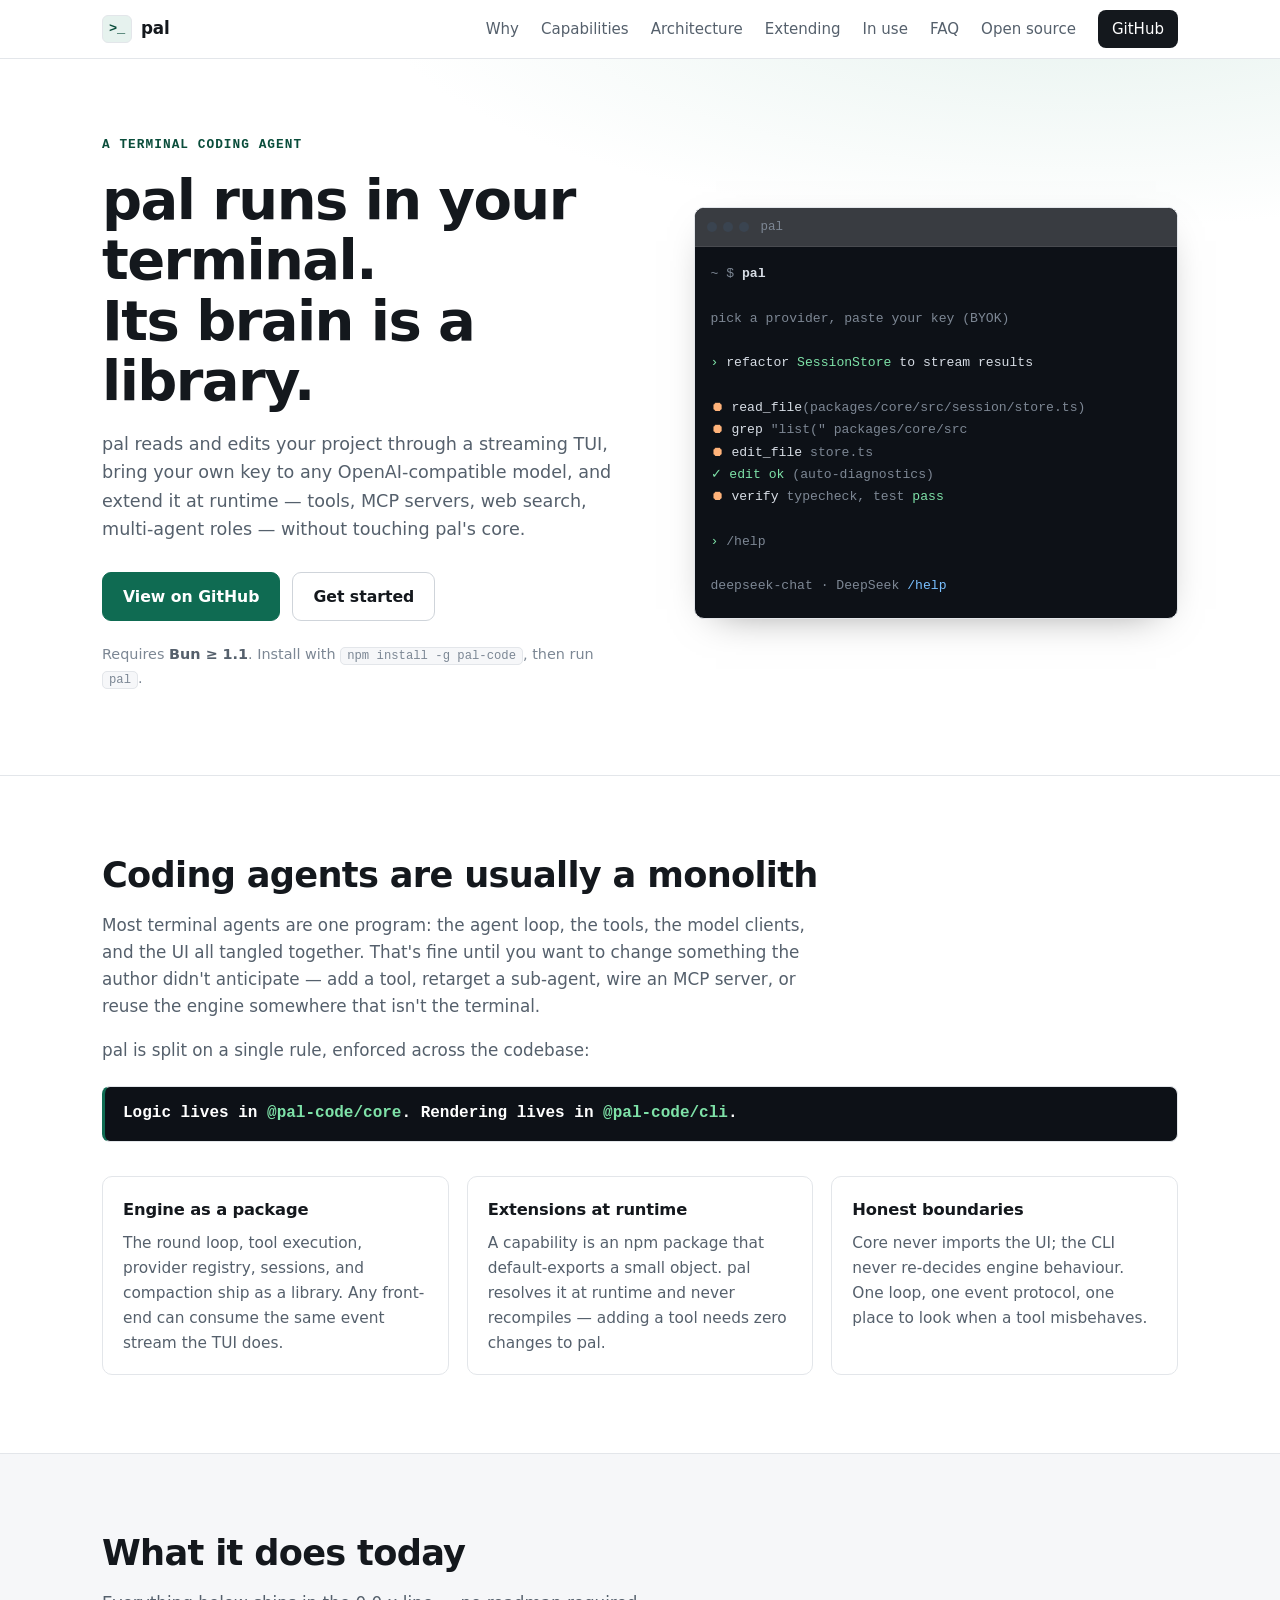
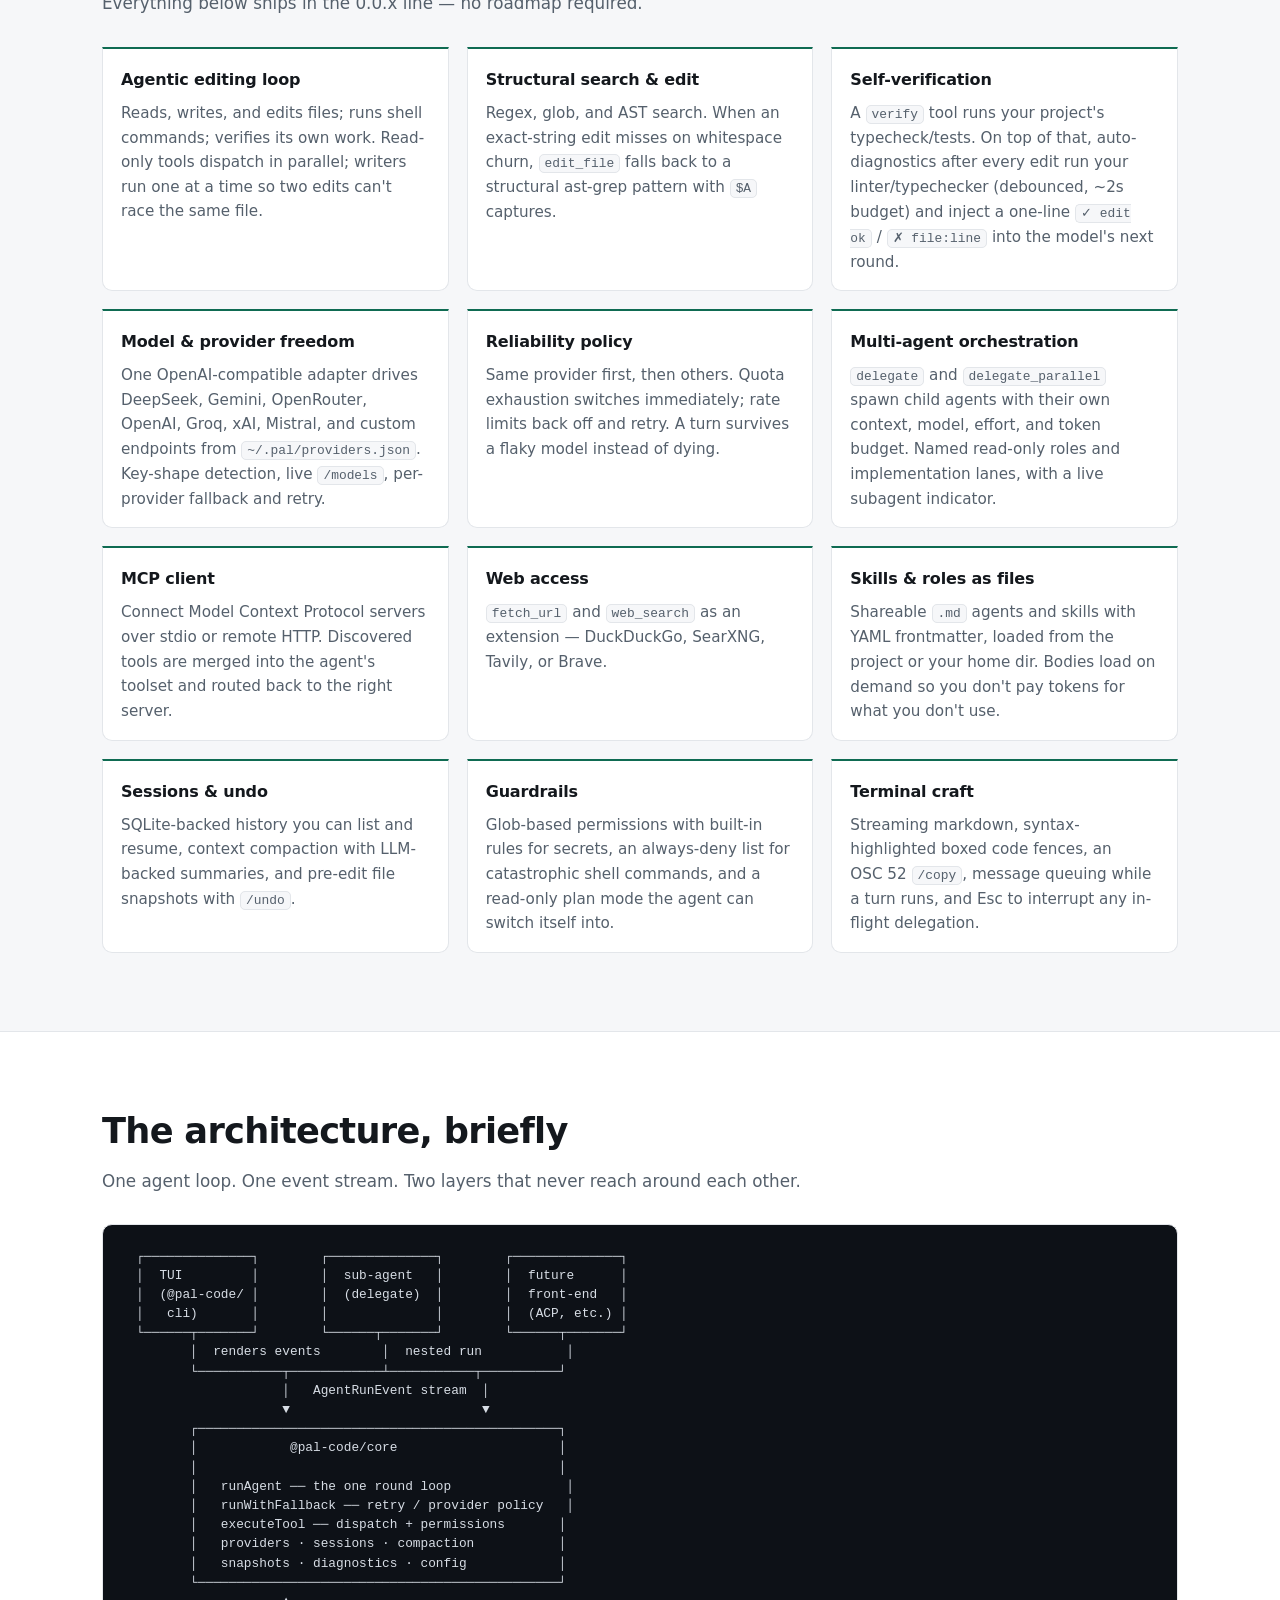
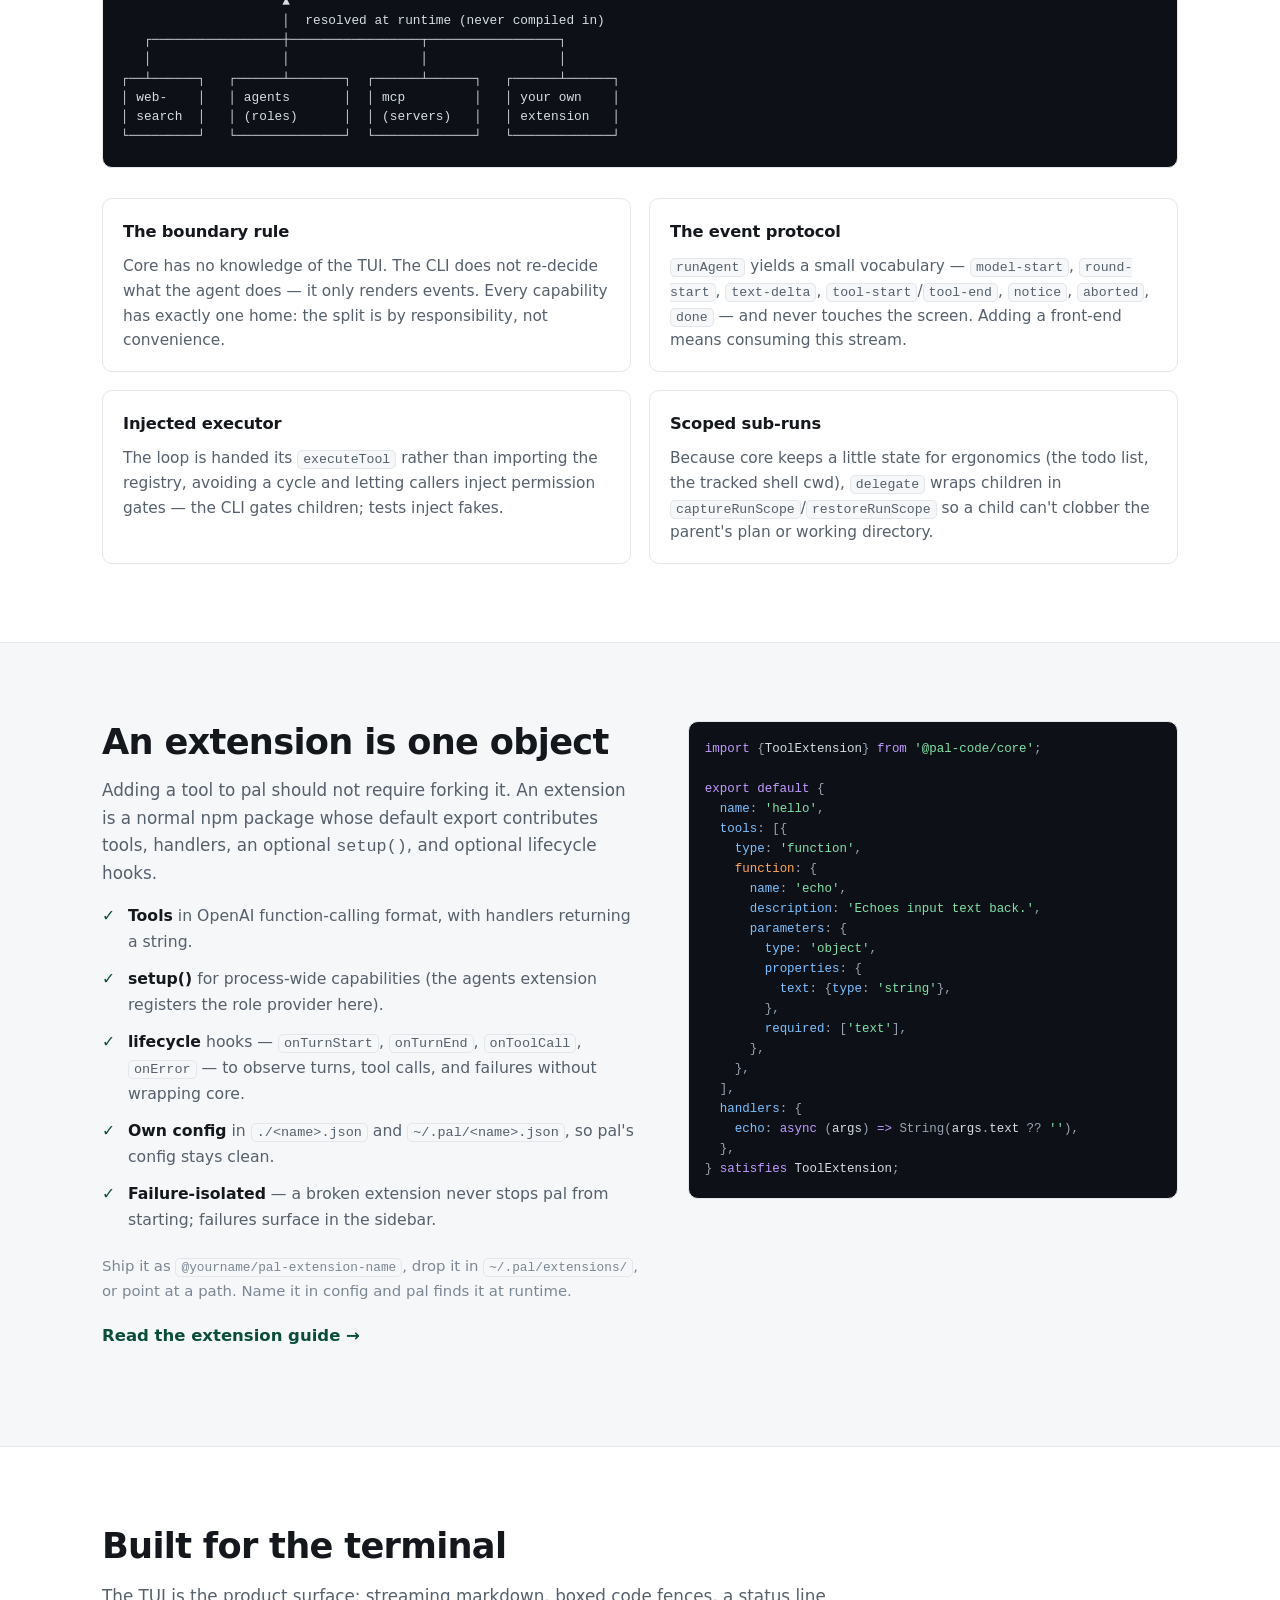
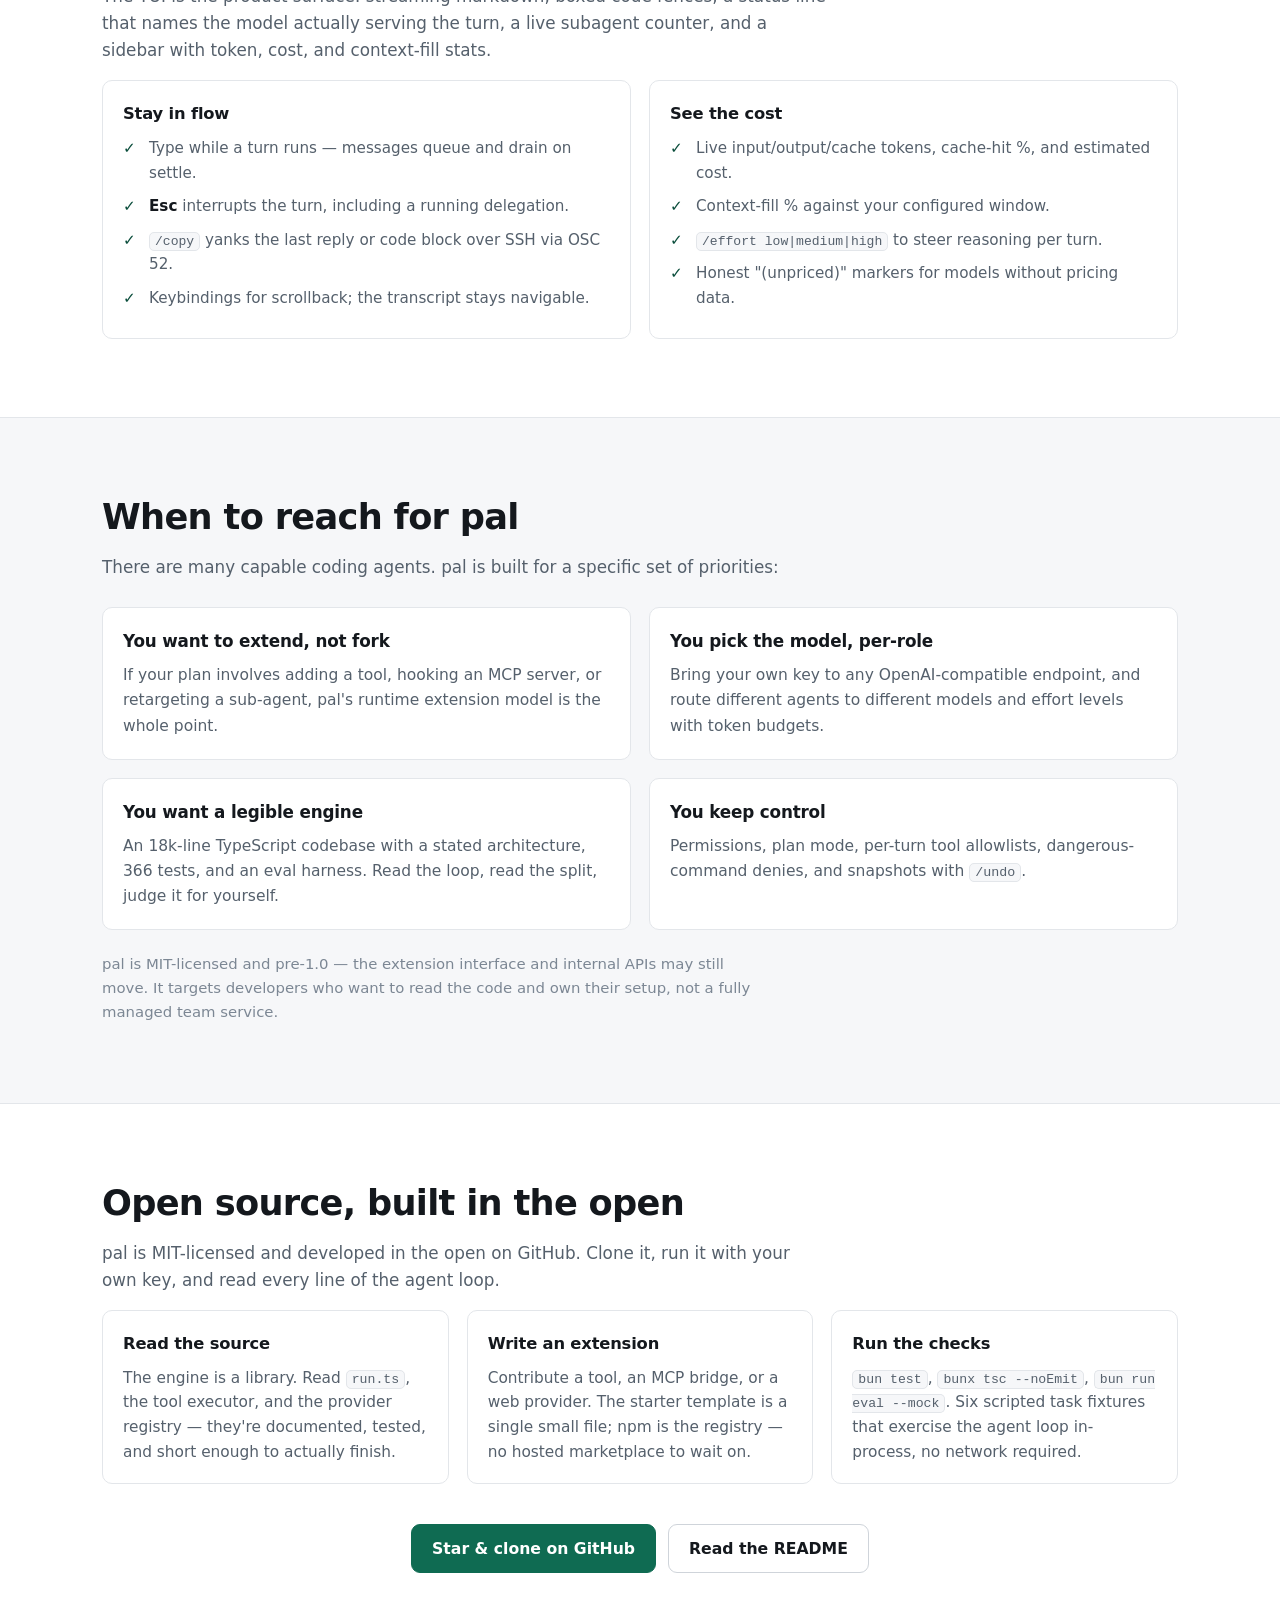
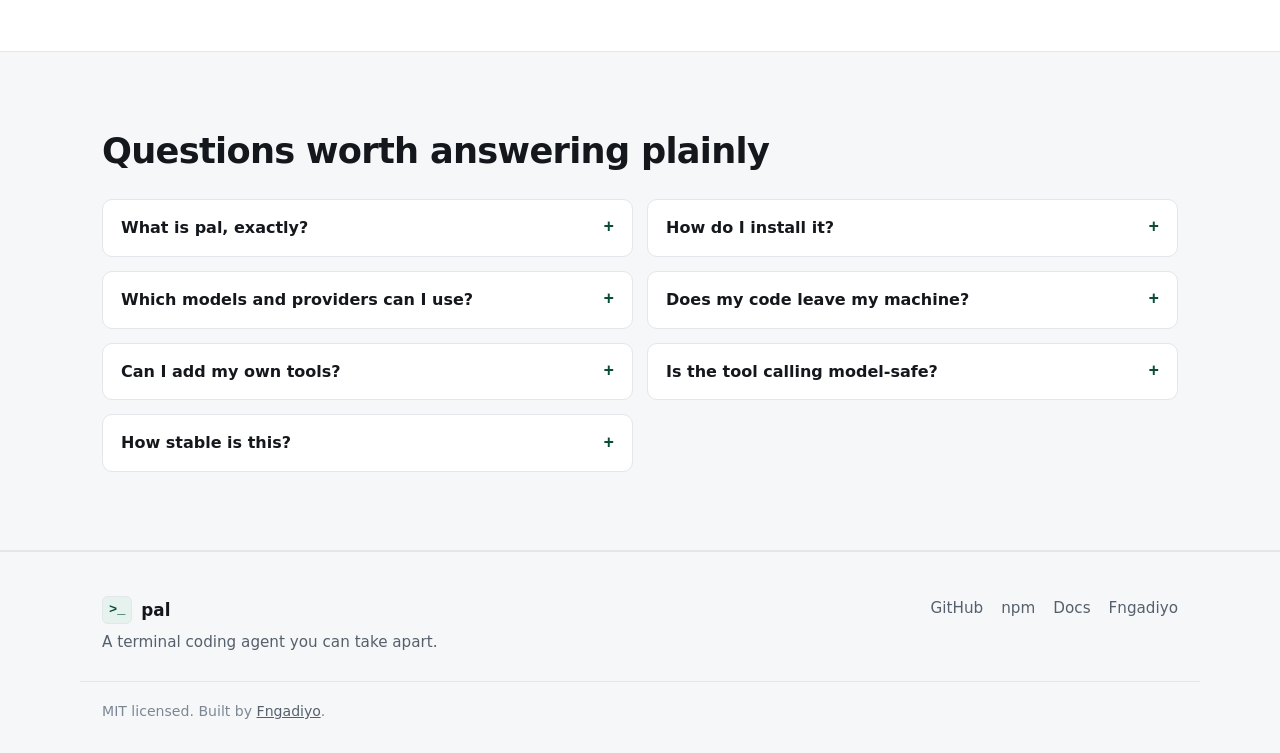
==== index.html @ 767961b2 "Add pal landing page Static one-page site for pal, an open-source terminal coding agent.  - Single a" ====
<!doctype html>
<html lang="en">
<head>
<meta charset="utf-8">
<meta name="viewport" content="width=device-width, initial-scale=1">
<title>pal — an open-source terminal coding agent you can inspect and extend</title>
<meta name="description" content="pal is a BYOK terminal coding agent for developers: logic lives in @pal-code/core, rendering in @pal-code/cli. Bring your own API key to DeepSeek, Gemini, OpenAI, Groq, xAI, Mistral, or OpenRouter, and add tools, MCP servers, web search, and multi-agent roles at runtime without changing core.">
<link rel="canonical" href="https://pal.fngadiyo.com/">

<meta name="keywords" content="terminal coding agent, CLI AI coding agent, BYOK LLM, open source coding agent, MCP client, TypeScript agent, Bun CLI, AI pair programming, extensible coding agent">

<meta name="robots" content="index, follow, max-snippet:-1, max-image-preview:large">
<meta name="author" content="Fngadiyo">
<meta name="theme-color" content="#0d1117" media="(prefers-color-scheme: dark)">
<meta name="theme-color" content="#ffffff" media="(prefers-color-scheme: light)">

<script type="application/ld+json">
{
  "@context": "https://schema.org",
  "@graph": [
    {
      "@type": "SoftwareApplication",
      "@id": "https://pal.fngadiyo.com/#software",
      "name": "pal",
      "alternateName": "pal-code",
      "description": "An open-source terminal coding agent that runs locally in the user's own project. Bring your own API key, choose any OpenAI-compatible model, and add tools, MCP servers, web search, and multi-agent roles as runtime extensions.",
      "applicationCategory": "DeveloperApplication",
      "operatingSystem": "macOS, Linux, Windows",
      "url": "https://pal.fngadiyo.com/",
      "softwareVersion": "0.0.14",
      "license": "https://opensource.org/licenses/MIT",
      "isAccessibleForFree": true,
      "offers": {"@type": "Offer", "price": "0", "priceCurrency": "USD"},
      "downloadUrl": "https://www.npmjs.com/package/pal-code",
      "installCommand": "npm install -g pal-code",
      "codeRepository": "https://github.com/fngadiyo/the-agent",
      "programmingLanguage": "TypeScript",
      "runtimePlatform": "Bun",
      "featureList": [
        "Bring-your-own-key support for DeepSeek, Gemini, OpenAI, OpenRouter, Groq, xAI, and Mistral",
        "Runtime extension API for adding tools without modifying the agent core",
        "Model Context Protocol client over stdio and Streamable HTTP",
        "Web search and fetch_url via the @pal-code/web-search extension",
        "Multi-agent delegation with per-agent models, reasoning effort, and token budgets",
        "SQLite-backed session history with resume and snapshot-based undo",
        "Automatic lint and typecheck diagnostics fed back into the next model round",
        "Glob-based permission rules and a read-only plan mode"
      ],
      "author": {"@id": "https://fngadiyo.com/#organization"},
      "publisher": {"@id": "https://fngadiyo.com/#organization"}
    },
    {
      "@type": "SoftwareSourceCode",
      "@id": "https://pal.fngadiyo.com/#source",
      "name": "pal",
      "description": "Source code for pal, a BYOK terminal coding agent with a library core and a rendering-only CLI.",
      "codeRepository": "https://github.com/fngadiyo/the-agent",
      "codeSampleType": "full",
      "programmingLanguage": "TypeScript",
      "runtimePlatform": "Bun",
      "license": "https://opensource.org/licenses/MIT",
      "author": {"@id": "https://fngadiyo.com/#organization"}
    },
    {
      "@type": "Organization",
      "@id": "https://fngadiyo.com/#organization",
      "name": "Fngadiyo",
      "url": "https://fngadiyo.com/",
      "logo": "https://pal.fngadiyo.com/favicon.svg"
    },
    {
      "@type": "FAQPage",
      "@id": "https://pal.fngadiyo.com/#faq",
      "mainEntity": [
        {
          "@type": "Question",
          "name": "What is pal?",
          "acceptedAnswer": {"@type": "Answer", "text": "pal is a bring-your-own-key terminal coding agent written in TypeScript that runs on Bun. It works directly inside your own project directory: it reads and edits files, searches the codebase, runs shell commands, and verifies its own changes. You supply your own model provider API key, so there is no hosted service and no account with pal."}
        },
        {
          "@type": "Question",
          "name": "How do I install pal?",
          "acceptedAnswer": {"@type": "Answer", "text": "Bun 1.1 or newer is required. Run npm install -g pal-code, or bun add -g pal-code, then start the agent with the pal command inside any project directory."}
        },
        {
          "@type": "Question",
          "name": "Which models and providers does pal support?",
          "acceptedAnswer": {"@type": "Answer", "text": "pal ships with adapters for DeepSeek, Gemini, OpenRouter, OpenAI, Groq, xAI, and Mistral, all speaking the OpenAI-compatible streaming protocol. You bring your own API key. pal discovers the live model list from each provider and can fall back to another configured provider when one runs out of quota or rate-limits."}
        },
        {
          "@type": "Question",
          "name": "Does pal run in the cloud?",
          "acceptedAnswer": {"@type": "Answer", "text": "No. pal is a local command-line program. It runs on your machine against your own project directory. Your source code is only sent to whichever model provider you configure, under that provider's own terms."}
        },
        {
          "@type": "Question",
          "name": "Can I add my own tools to pal?",
          "acceptedAnswer": {"@type": "Answer", "text": "Yes. Extensions are resolved at runtime, never compiled into the agent. An extension is an npm package whose default export declares a name, a list of OpenAI-format tool definitions, handlers, an optional setup function, and optional lifecycle hooks such as onTurnStart, onTurnEnd, onToolCall, and onError. Add one by dropping it in ~/.pal/extensions or naming it in your config. Core never imports extensions."}
        },
        {
          "@type": "Question",
          "name": "What is the main architectural rule in pal's codebase?",
          "acceptedAnswer": {"@type": "Answer", "text": "Logic lives in @pal-code/core and rendering lives in @pal-code/cli. There is exactly one agent round loop, runAgent, which streams a typed event stream that the TUI and delegated child agents both consume. The CLI renders events and does not reimplement agent behaviour."}
        },
        {
          "@type": "Question",
          "name": "Is pal open source?",
          "acceptedAnswer": {"@type": "Answer", "text": "Yes, pal is MIT licensed and developed in the open at github.com/fngadiyo/the-agent. It is pre-1.0, so the extension interface and some internal APIs may still change."}
        }
      ]
    }
  ]
}
</script>
<script type="application/ld+json">
{
  "@context": "https://schema.org",
  "@type": "WebSite",
  "@id": "https://pal.fngadiyo.com/#website",
  "url": "https://pal.fngadiyo.com/",
  "name": "pal",
  "inLanguage": "en",
  "publisher": {"@id": "https://fngadiyo.com/#organization"},
  "license": "https://opensource.org/licenses/MIT"
}
</script>

<meta property="og:type" content="website">
<meta property="og:url" content="https://pal.fngadiyo.com/">
<meta property="og:title" content="pal — an open-source terminal coding agent you can inspect and extend">
<meta property="og:description" content="A BYOK terminal coding agent with a library core, a rendering-only CLI, and runtime extensions for tools, MCP servers, web search, and multi-agent roles.">
<meta property="og:site_name" content="pal">
<meta property="og:image" content="https://pal.fngadiyo.com/og.png">
<meta property="og:image:width" content="1200">
<meta property="og:image:height" content="630">
<meta property="og:image:alt" content="pal — an open-source terminal coding agent with a library core and runtime extensions">
<meta name="twitter:card" content="summary_large_image">
<meta name="twitter:title" content="pal — an open-source terminal coding agent you can inspect and extend">
<meta name="twitter:description" content="A BYOK terminal coding agent with a library core, a rendering-only CLI, and runtime extensions for tools, MCP servers, web search, and multi-agent roles.">
<meta name="twitter:image" content="https://pal.fngadiyo.com/og.png">
<meta name="twitter:image:alt" content="pal — an open-source terminal coding agent with a library core and runtime extensions">

<link rel="icon" href="favicon.svg" type="image/svg+xml">
<link rel="stylesheet" href="styles.css">
<script src="nav.js" defer></script>
<link rel="icon" href="favicon.svg">
</head>
<body>
<a class="skip-link" href="#main">Skip to content</a>

<header class="site-header">
  <nav class="nav wrap" aria-label="Primary">
    <a class="brand" href="#top" aria-label="pal home">
      <span class="brand-mark" aria-hidden="true">&gt;_</span>
      <span class="brand-name">pal</span>
    </a>
    <button class="nav-toggle" aria-expanded="false" aria-controls="nav-menu" aria-label="Toggle navigation">
      <span aria-hidden="true">☰</span>
    </button>
    <div class="nav-menu" id="nav-menu">
      <a href="#why">Why</a>
      <a href="#capabilities">Capabilities</a>
      <a href="#architecture">Architecture</a>
      <a href="#extend">Extending</a>
      <a href="#terminal">In use</a>
      <a href="#faq">FAQ</a>
      <a href="#open-source">Open source</a>
      <a class="nav-cta" href="https://github.com/fngadiyo/the-agent">GitHub</a>
    </div>
  </nav>
</header>

<main id="main">

  <!-- ─────────────────────────── Hero ─────────────────────────── -->
  <section class="hero" id="top">
    <div class="wrap hero-grid">
      <div class="hero-copy">
        <p class="eyebrow">A terminal coding agent</p>
        <h1>pal runs in your terminal.<br>Its brain is a library.</h1>
        <p class="lede">
          pal reads and edits your project through a streaming TUI, bring your own
          key to any OpenAI-compatible model, and extend it at runtime — tools,
          MCP servers, web search, multi-agent roles — without touching pal's core.
        </p>
        <div class="hero-actions">
          <a class="btn btn-primary" href="https://github.com/fngadiyo/the-agent">View on GitHub</a>
          <a class="btn" href="https://github.com/fngadiyo/the-agent#readme">Get started</a>
        </div>
        <p class="hero-note">
          Requires <strong>Bun&nbsp;≥&nbsp;1.1</strong>. Install with
          <code>npm install -g pal-code</code>, then run <code>pal</code>.
        </p>
      </div>

      <div class="hero-term" aria-hidden="true">
        <div class="term-bar"><span class="dot"></span><span class="dot"></span><span class="dot"></span><span class="term-title">pal</span></div>
        <pre class="term-body"><code><span class="t-dim">~ $</span> <span class="t-cmd">pal</span>

<span class="t-dim">pick a provider, paste your key (BYOK)</span>

<span class="t-you">›</span> refactor <span class="t-str">SessionStore</span> to stream results

<span class="t-tool">⏺</span> <span class="t-name">read_file</span><span class="t-dim">(packages/core/src/session/store.ts)</span>
<span class="t-tool">⏺</span> <span class="t-name">grep</span> <span class="t-dim">"list("</span> <span class="t-dim">packages/core/src</span>
<span class="t-tool">⏺</span> <span class="t-name">edit_file</span> <span class="t-dim">store.ts</span>
<span class="t-ok">✓ edit ok</span> <span class="t-dim">(auto-diagnostics)</span>
<span class="t-tool">⏺</span> <span class="t-name">verify</span> <span class="t-dim">typecheck, test</span> <span class="t-ok">pass</span>

<span class="t-you">›</span> <span class="t-dim">/help</span>

<span class="t-dim">deepseek-chat · DeepSeek</span> <span class="t-accent">/help</span></code></pre>
      </div>
    </div>
  </section>

  <!-- ─────────────────────────── Why ─────────────────────────── -->
  <section class="section" id="why">
    <div class="wrap">
      <h2 class="section-title">Coding agents are usually a monolith</h2>
      <p class="section-lede">
        Most terminal agents are one program: the agent loop, the tools, the model
        clients, and the UI all tangled together. That's fine until you want to
        change something the author didn't anticipate — add a tool, retarget a
        sub-agent, wire an MCP server, or reuse the engine somewhere that isn't
        the terminal.
      </p>
      <p class="section-lede">
        pal is split on a single rule, enforced across the codebase:
      </p>
      <p class="rule">
        <strong>Logic lives in <code>@pal-code/core</code>. Rendering lives in <code>@pal-code/cli</code>.</strong>
      </p>
      <div class="grid grid-3">
        <div class="card">
          <h3>Engine as a package</h3>
          <p>The round loop, tool execution, provider registry, sessions, and compaction ship as a library. Any front-end can consume the same event stream the TUI does.</p>
        </div>
        <div class="card">
          <h3>Extensions at runtime</h3>
          <p>A capability is an npm package that default-exports a small object. pal resolves it at runtime and never recompiles — adding a tool needs zero changes to pal.</p>
        </div>
        <div class="card">
          <h3>Honest boundaries</h3>
          <p>Core never imports the UI; the CLI never re-decides engine behaviour. One loop, one event protocol, one place to look when a tool misbehaves.</p>
        </div>
      </div>
    </div>
  </section>

  <!-- ───────────────────────── Capabilities ───────────────────────── -->
  <section class="section section-alt" id="capabilities">
    <div class="wrap">
      <h2 class="section-title">What it does today</h2>
      <p class="section-lede">Everything below ships in the 0.0.x line — no roadmap required.</p>

      <div class="caps">
        <article class="cap">
          <h3>Agentic editing loop</h3>
          <p>Reads, writes, and edits files; runs shell commands; verifies its own work. Read-only tools dispatch in parallel; writers run one at a time so two edits can't race the same file.</p>
        </article>
        <article class="cap">
          <h3>Structural search &amp; edit</h3>
          <p>Regex, glob, and AST search. When an exact-string edit misses on whitespace churn, <code>edit_file</code> falls back to a structural ast-grep pattern with <code>$A</code> captures.</p>
        </article>
        <article class="cap">
          <h3>Self-verification</h3>
          <p>A <code>verify</code> tool runs your project's typecheck/tests. On top of that, auto-diagnostics after every edit run your linter/typechecker (debounced, ~2s budget) and inject a one-line <code>✓ edit ok</code> / <code>✗ file:line</code> into the model's next round.</p>
        </article>
        <article class="cap">
          <h3>Model &amp; provider freedom</h3>
          <p>One OpenAI-compatible adapter drives DeepSeek, Gemini, OpenRouter, OpenAI, Groq, xAI, Mistral, and custom endpoints from <code>~/.pal/providers.json</code>. Key-shape detection, live <code>/models</code>, per-provider fallback and retry.</p>
        </article>
        <article class="cap">
          <h3>Reliability policy</h3>
          <p>Same provider first, then others. Quota exhaustion switches immediately; rate limits back off and retry. A turn survives a flaky model instead of dying.</p>
        </article>
        <article class="cap">
          <h3>Multi-agent orchestration</h3>
          <p><code>delegate</code> and <code>delegate_parallel</code> spawn child agents with their own context, model, effort, and token budget. Named read-only roles and implementation lanes, with a live subagent indicator.</p>
        </article>
        <article class="cap">
          <h3>MCP client</h3>
          <p>Connect Model Context Protocol servers over stdio or remote HTTP. Discovered tools are merged into the agent's toolset and routed back to the right server.</p>
        </article>
        <article class="cap">
          <h3>Web access</h3>
          <p><code>fetch_url</code> and <code>web_search</code> as an extension — DuckDuckGo, SearXNG, Tavily, or Brave.</p>
        </article>
        <article class="cap">
          <h3>Skills &amp; roles as files</h3>
          <p>Shareable <code>.md</code> agents and skills with YAML frontmatter, loaded from the project or your home dir. Bodies load on demand so you don't pay tokens for what you don't use.</p>
        </article>
        <article class="cap">
          <h3>Sessions &amp; undo</h3>
          <p>SQLite-backed history you can list and resume, context compaction with LLM-backed summaries, and pre-edit file snapshots with <code>/undo</code>.</p>
        </article>
        <article class="cap">
          <h3>Guardrails</h3>
          <p>Glob-based permissions with built-in rules for secrets, an always-deny list for catastrophic shell commands, and a read-only plan mode the agent can switch itself into.</p>
        </article>
        <article class="cap">
          <h3>Terminal craft</h3>
          <p>Streaming markdown, syntax-highlighted boxed code fences, an OSC&nbsp;52 <code>/copy</code>, message queuing while a turn runs, and Esc to interrupt any in-flight delegation.</p>
        </article>
      </div>
    </div>
  </section>

  <!-- ───────────────────────── Architecture ───────────────────────── -->
  <section class="section" id="architecture">
    <div class="wrap">
      <h2 class="section-title">The architecture, briefly</h2>
      <p class="section-lede">
        One agent loop. One event stream. Two layers that never reach around
        each other.
      </p>

      <pre class="diagram" aria-label="Architecture diagram: front-ends and extensions both talk to the core engine, which emits a single event stream"><code>  ┌──────────────┐        ┌──────────────┐        ┌──────────────┐
  │  TUI         │        │  sub-agent   │        │  future      │
  │  (@pal-code/ │        │  (delegate)  │        │  front-end   │
  │   cli)       │        │              │        │  (ACP, etc.) │
  └──────┬───────┘        └──────┬───────┘        └──────┬───────┘
         │  renders events        │  nested run           │
         └───────────┬────────────┴───────────┬──────────┘
                     │   AgentRunEvent stream  │
                     ▼                         ▼
         ┌───────────────────────────────────────────────┐
         │            @pal-code/core                     │
         │                                               │
         │   runAgent ── the one round loop               │
         │   runWithFallback ── retry / provider policy   │
         │   executeTool ── dispatch + permissions       │
         │   providers · sessions · compaction           │
         │   snapshots · diagnostics · config            │
         └───────────────────────────────────────────────┘
                     ▲
                     │  resolved at runtime (never compiled in)
   ┌─────────────────┼─────────────────┬─────────────────┐
   │                 │                 │                 │
┌──┴──────┐   ┌──────┴───────┐  ┌──────┴──────┐   ┌──────┴──────┐
│ web-    │   │ agents       │  │ mcp         │   │ your own    │
│ search  │   │ (roles)      │  │ (servers)   │   │ extension   │
└─────────┘   └──────────────┘  └─────────────┘   └─────────────┘</code></pre>

      <div class="grid grid-2 arch-notes">
        <div class="card">
          <h3>The boundary rule</h3>
          <p>Core has no knowledge of the TUI. The CLI does not re-decide what the agent does — it only renders events. Every capability has exactly one home: the split is by responsibility, not convenience.</p>
        </div>
        <div class="card">
          <h3>The event protocol</h3>
          <p><code>runAgent</code> yields a small vocabulary — <code>model-start</code>, <code>round-start</code>, <code>text-delta</code>, <code>tool-start</code>/<code>tool-end</code>, <code>notice</code>, <code>aborted</code>, <code>done</code> — and never touches the screen. Adding a front-end means consuming this stream.</p>
        </div>
        <div class="card">
          <h3>Injected executor</h3>
          <p>The loop is handed its <code>executeTool</code> rather than importing the registry, avoiding a cycle and letting callers inject permission gates — the CLI gates children; tests inject fakes.</p>
        </div>
        <div class="card">
          <h3>Scoped sub-runs</h3>
          <p>Because core keeps a little state for ergonomics (the todo list, the tracked shell cwd), <code>delegate</code> wraps children in <code>captureRunScope</code>/<code>restoreRunScope</code> so a child can't clobber the parent's plan or working directory.</p>
        </div>
      </div>
    </div>
  </section>

  <!-- ─────────────────────────── Extending ─────────────────────────── -->
  <section class="section section-alt" id="extend">
    <div class="wrap split">
      <div class="split-text">
        <h2 class="section-title">An extension is one object</h2>
        <p class="section-lede">
          Adding a tool to pal should not require forking it. An extension is a
          normal npm package whose default export contributes tools, handlers, an
          optional <code>setup()</code>, and optional lifecycle hooks.
        </p>
        <ul class="ticks">
          <li><strong>Tools</strong> in OpenAI function-calling format, with handlers returning a string.</li>
          <li><strong>setup()</strong> for process-wide capabilities (the agents extension registers the role provider here).</li>
          <li><strong>lifecycle</strong> hooks — <code>onTurnStart</code>, <code>onTurnEnd</code>, <code>onToolCall</code>, <code>onError</code> — to observe turns, tool calls, and failures without wrapping core.</li>
          <li><strong>Own config</strong> in <code>./&lt;name&gt;.json</code> and <code>~/.pal/&lt;name&gt;.json</code>, so pal's config stays clean.</li>
          <li><strong>Failure-isolated</strong> — a broken extension never stops pal from starting; failures surface in the sidebar.</li>
        </ul>
        <p class="section-note">
          Ship it as <code>@yourname/pal-extension-name</code>, drop it in
          <code>~/.pal/extensions/</code>, or point at a path. Name it in config and
          pal finds it at runtime.
        </p>
        <p><a class="link-arrow" href="https://github.com/fngadiyo/the-agent/blob/main/EXTENSIONS.md">Read the extension guide →</a></p>
      </div>
      <div class="split-code">
        <pre class="code-block"><code><span class="c-k">import</span> <span class="c-t">{</span>ToolExtension<span class="c-t">}</span> <span class="c-k">from</span> <span class="c-s">'@pal-code/core'</span><span class="c-t">;</span>

<span class="c-k">export default</span> <span class="c-t">{</span>
  <span class="c-p">name</span><span class="c-t">:</span> <span class="c-s">'hello'</span><span class="c-t">,</span>
  <span class="c-p">tools</span><span class="c-t">:</span> <span class="c-t">[{</span>
    <span class="c-p">type</span><span class="c-t">:</span> <span class="c-s">'function'</span><span class="c-t">,</span>
    <span class="c-f">function</span><span class="c-t">:</span> <span class="c-t">{</span>
      <span class="c-p">name</span><span class="c-t">:</span> <span class="c-s">'echo'</span><span class="c-t">,</span>
      <span class="c-p">description</span><span class="c-t">:</span> <span class="c-s">'Echoes input text back.'</span><span class="c-t">,</span>
      <span class="c-p">parameters</span><span class="c-t">:</span> <span class="c-t">{</span>
        <span class="c-p">type</span><span class="c-t">:</span> <span class="c-s">'object'</span><span class="c-t">,</span>
        <span class="c-p">properties</span><span class="c-t">:</span> <span class="c-t">{</span>
          <span class="c-p">text</span><span class="c-t">:</span> <span class="c-t">{</span><span class="c-p">type</span><span class="c-t">:</span> <span class="c-s">'string'</span><span class="c-t">},</span>
        <span class="c-t">},</span>
        <span class="c-p">required</span><span class="c-t">:</span> <span class="c-t">[</span><span class="c-s">'text'</span><span class="c-t">],</span>
      <span class="c-t">},</span>
    <span class="c-t">},</span>
  <span class="c-t">],</span>
  <span class="c-p">handlers</span><span class="c-t">:</span> <span class="c-t">{</span>
    <span class="c-p">echo</span><span class="c-t">:</span> <span class="c-k">async</span> <span class="c-t">(</span>args<span class="c-t">)</span> <span class="c-k">=&gt;</span> <span class="c-t">String(</span>args<span class="c-t">.</span>text<span class="c-t"> ??</span> <span class="c-s">''</span><span class="c-t">),</span>
  <span class="c-t">},</span>
<span class="c-t">}</span> <span class="c-k">satisfies</span> ToolExtension<span class="c-t">;</span></code></pre>
      </div>
    </div>
  </section>

  <!-- ─────────────────────────── Terminal ─────────────────────────── -->
  <section class="section" id="terminal">
    <div class="wrap">
      <h2 class="section-title">Built for the terminal</h2>
      <p class="section-lede">
        The TUI is the product surface: streaming markdown, boxed code fences, a
        status line that names the model actually serving the turn, a live
        subagent counter, and a sidebar with token, cost, and context-fill stats.
      </p>
      <div class="grid grid-2">
        <div class="card">
          <h3>Stay in flow</h3>
          <ul class="ticks ticks-tight">
            <li>Type while a turn runs — messages queue and drain on settle.</li>
            <li><strong>Esc</strong> interrupts the turn, including a running delegation.</li>
            <li><code>/copy</code> yanks the last reply or code block over SSH via OSC 52.</li>
            <li>Keybindings for scrollback; the transcript stays navigable.</li>
          </ul>
        </div>
        <div class="card">
          <h3>See the cost</h3>
          <ul class="ticks ticks-tight">
            <li>Live input/output/cache tokens, cache-hit %, and estimated cost.</li>
            <li>Context-fill % against your configured window.</li>
            <li><code>/effort low|medium|high</code> to steer reasoning per turn.</li>
            <li>Honest "(unpriced)" markers for models without pricing data.</li>
          </ul>
        </div>
      </div>
    </div>
  </section>

  <!-- ───────────────────────── Positioning ───────────────────────── -->
  <section class="section section-alt" id="positioning">
    <div class="wrap">
      <h2 class="section-title">When to reach for pal</h2>
      <p class="section-lede">
        There are many capable coding agents. pal is built for a specific set of
        priorities:
      </p>
      <div class="prio-grid">
        <div class="prio">
          <h3>You want to extend, not fork</h3>
          <p>If your plan involves adding a tool, hooking an MCP server, or retargeting a sub-agent, pal's runtime extension model is the whole point.</p>
        </div>
        <div class="prio">
          <h3>You pick the model, per-role</h3>
          <p>Bring your own key to any OpenAI-compatible endpoint, and route different agents to different models and effort levels with token budgets.</p>
        </div>
        <div class="prio">
          <h3>You want a legible engine</h3>
          <p>An 18k-line TypeScript codebase with a stated architecture, 366 tests, and an eval harness. Read the loop, read the split, judge it for yourself.</p>
        </div>
        <div class="prio">
          <h3>You keep control</h3>
          <p>Permissions, plan mode, per-turn tool allowlists, dangerous-command denies, and snapshots with <code>/undo</code>.</p>
        </div>
      </div>
      <p class="section-note">
        pal is MIT-licensed and pre-1.0 — the extension interface and internal
        APIs may still move. It targets developers who want to read the code and
        own their setup, not a fully managed team service.
      </p>
    </div>
  </section>

  <!-- ───────────────────────── Open source ───────────────────────── -->
  <section class="section" id="open-source">
    <div class="wrap">
      <h2 class="section-title">Open source, built in the open</h2>
      <p class="section-lede">
        pal is MIT-licensed and developed in the open on GitHub. Clone it, run it
        with your own key, and read every line of the agent loop.
      </p>
      <div class="grid grid-3">
        <div class="card">
          <h3>Read the source</h3>
          <p>The engine is a library. Read <code>run.ts</code>, the tool executor, and the provider registry — they're documented, tested, and short enough to actually finish.</p>
        </div>
        <div class="card">
          <h3>Write an extension</h3>
          <p>Contribute a tool, an MCP bridge, or a web provider. The starter template is a single small file; npm is the registry — no hosted marketplace to wait on.</p>
        </div>
        <div class="card">
          <h3>Run the checks</h3>
          <p><code>bun test</code>, <code>bunx tsc --noEmit</code>, <code>bun run eval --mock</code>. Six scripted task fixtures that exercise the agent loop in-process, no network required.</p>
        </div>
      </div>
      <p class="center-cta">
        <a class="btn btn-primary" href="https://github.com/fngadiyo/the-agent">Star &amp; clone on GitHub</a>
        <a class="btn" href="https://github.com/fngadiyo/the-agent#readme">Read the README</a>
      </p>
    </div>
  </section>

  <!-- ───────────────────────────── FAQ ───────────────────────────── -->
  <section class="section section-alt" id="faq">
    <div class="wrap">
      <h2 class="section-title">Questions worth answering plainly</h2>
      <div class="faq-list">
        <details class="faq-item">
          <summary><h3>What is pal, exactly?</h3></summary>
          <p>A bring-your-own-key terminal coding agent written in TypeScript that runs on Bun. It works inside your own project directory: it reads and edits files, searches the codebase, runs shell commands, and verifies its own changes. You supply your own model provider API key — there is no hosted service and no account with pal.</p>
        </details>
        <details class="faq-item">
          <summary><h3>How do I install it?</h3></summary>
          <p>Bun 1.1 or newer is required. Run <code>npm install -g pal-code</code> (or <code>bun add -g pal-code</code>), then start the agent with <code>pal</code> inside any project directory.</p>
        </details>
        <details class="faq-item">
          <summary><h3>Which models and providers can I use?</h3></summary>
          <p>Adapters ship for DeepSeek, Gemini, OpenRouter, OpenAI, Groq, xAI, and Mistral, all speaking the OpenAI-compatible streaming protocol. pal discovers each provider's live model list and can fall back to another configured provider when one runs out of quota or rate-limits.</p>
        </details>
        <details class="faq-item">
          <summary><h3>Does my code leave my machine?</h3></summary>
          <p>pal itself runs locally and reads your project directly. Prompt and file content go to whichever model provider you configured, under that provider's own terms and retention policy. pal does not proxy, mirror, or store your code, and this site sets no cookies and runs no analytics.</p>
        </details>
        <details class="faq-item">
          <summary><h3>Can I add my own tools?</h3></summary>
          <p>Yes — that is the core of the design. Extensions resolve at runtime and are never compiled in. An extension is an npm package whose default export declares a name, tool definitions, handlers, an optional <code>setup()</code>, and optional lifecycle hooks such as <code>onTurnStart</code>, <code>onTurnEnd</code>, <code>onToolCall</code>, and <code>onError</code>. Drop it in <code>~/.pal/extensions</code> or name it in your config.</p>
        </details>
        <details class="faq-item">
          <summary><h3>Is the tool calling model-safe?</h3></summary>
          <p>No — and it does not pretend to be. Permissions are glob-based allow/ask/deny rules with prompts for sensitive files and a deny list for catastrophic shell commands. That is guardrailing, not a sandbox: an allowed command runs as your user. Run pal in a container if you need containment.</p>
        </details>
        <details class="faq-item">
          <summary><h3>How stable is this?</h3></summary>
          <p>pal is MIT licensed and pre-1.0 at version 0.0.14. The extension interface and some internal APIs may still change between minor versions. The agent loop, tool executor, and event protocol are the parts most worth depending on.</p>
        </details>
      </div>
    </div>
  </section>
</main>

<footer class="site-footer">
  <div class="wrap footer-grid">
    <div>
      <p class="footer-brand"><span class="brand-mark" aria-hidden="true">&gt;_</span> pal</p>
      <p class="footer-tag">A terminal coding agent you can take apart.</p>
    </div>
    <nav class="footer-links" aria-label="Footer">
      <a href="https://github.com/fngadiyo/the-agent">GitHub</a>
      <a href="https://www.npmjs.com/package/pal-code">npm</a>
      <a href="https://github.com/fngadiyo/the-agent#readme">Docs</a>
      <a href="https://fngadiyo.com">Fngadiyo</a>
    </nav>
  </div>
  <div class="wrap footer-legal">
    <p>MIT licensed. Built by <a href="https://fngadiyo.com">Fngadiyo</a>.</p>
  </div>
</footer>

<script src="nav.js" defer></script>
</body>
</html>
---- styles.css ----
/* =============================================================
   pal — landing page styles
   Terminal-flavoured, type-led, no frameworks.
   ============================================================= */

/* ---- Design tokens ---- */
:root {
  --bg: #ffffff;
  --bg-alt: #f6f7f9;
  --bg-code: #0d1117;
  --fg: #14181d;
  --fg-muted: #55606c;
  --fg-faint: #7c8794;
  --line: #e3e6ea;
  --line-strong: #cfd4da;
  --accent: #0f6b52;
  --accent-ink: #0a4d3b;
  --accent-soft: #e6f2ee;
  --btn-ink: #ffffff;

  --code-bg: #0d1117;
  --code-fg: #d7dde5;
  --code-dim: #7d8794;
  --code-key: #c39bff;
  --code-str: #7ee2a8;
  --code-num: #ffb37a;
  --code-com: #6e7885;
  --code-punc: #9aa4b1;

  --maxw: 1120px;
  --radius: 10px;
  --mono: ui-monospace, SFMono-Regular, "SF Mono", Menlo, Consolas, "Liberation Mono", monospace;
  --sans: ui-sans-serif, system-ui, -apple-system, "Segoe UI", Roboto, "Helvetica Neue", Arial, sans-serif;
}

@media (prefers-color-scheme: dark) {
  :root {
    --bg: #0e1116;
    --bg-alt: #14181f;
    --bg-code: #0a0d12;
    --fg: #e6ebf1;
    --fg-muted: #a5b0bd;
    --fg-faint: #7b8794;
    --line: #232a33;
    --line-strong: #303a46;
    --accent: #4bd6a8;
    --accent-ink: #a8ecd6;
    --accent-soft: #12241f;
    --btn-ink: #06120e;

    --code-bg: #0a0d12;
    --code-fg: #d7dde5;
  }
}

/* ---- Reset / base ---- */
*, *::before, *::after { box-sizing: border-box; }

html {
  -webkit-text-size-adjust: 100%;
  scroll-behavior: smooth;
}

@media (prefers-reduced-motion: reduce) {
  html { scroll-behavior: auto; }
  *, *::before, *::after { animation: none !important; transition: none !important; }
}

body {
  margin: 0;
  background: var(--bg);
  color: var(--fg);
  font-family: var(--sans);
  font-size: 16.5px;
  line-height: 1.62;
  -webkit-font-smoothing: antialiased;
  text-rendering: optimizeLegibility;
}

img, svg { display: block; max-width: 100%; }

code, pre, kbd { font-family: var(--mono); }

a { color: var(--accent-ink); }

:focus-visible {
  outline: 2px solid var(--accent);
  outline-offset: 2px;
  border-radius: 4px;
}

.wrap {
  width: 100%;
  max-width: var(--maxw);
  margin-inline: auto;
  padding-inline: 22px;
}

.skip-link {
  position: absolute;
  left: -9999px;
  top: 0;
  background: var(--accent);
  color: var(--btn-ink);
  padding: 10px 16px;
  z-index: 100;
  border-radius: 0 0 var(--radius) 0;
  font-weight: 600;
}
.skip-link:focus { left: 0; }

/* ---- Header / nav ---- */
.site-header {
  position: sticky;
  top: 0;
  z-index: 50;
  background: color-mix(in srgb, var(--bg) 88%, transparent);
  backdrop-filter: blur(10px);
  border-bottom: 1px solid var(--line);
}

.nav {
  display: flex;
  align-items: center;
  justify-content: space-between;
  gap: 16px;
  height: 58px;
}

.brand {
  display: inline-flex;
  align-items: center;
  gap: 9px;
  font-weight: 700;
  font-size: 1.05rem;
  color: var(--fg);
  text-decoration: none;
  letter-spacing: -0.01em;
}
.brand-mark {
  font-family: var(--mono);
  color: var(--accent-ink);
  background: var(--accent-soft);
  border: 1px solid var(--line);
  border-radius: 6px;
  padding: 2px 6px;
  font-size: 0.85rem;
  font-weight: 700;
}

.nav-menu {
  display: flex;
  align-items: center;
  gap: 22px;
}
.nav-menu a {
  color: var(--fg-muted);
  text-decoration: none;
  font-size: 0.94rem;
  font-weight: 500;
  white-space: nowrap;
}
.nav-menu a:hover { color: var(--fg); }

.nav-cta {
  background: var(--fg);
  color: var(--bg) !important;
  padding: 7px 14px;
  border-radius: 8px;
  font-weight: 600;
}
.nav-cta:hover { opacity: 0.88; }

.nav-toggle {
  display: none;
  background: none;
  border: 1px solid var(--line-strong);
  border-radius: 8px;
  color: var(--fg);
  font-size: 1.1rem;
  padding: 6px 10px;
  cursor: pointer;
}

/* ---- Hero ---- */
.hero {
  padding: 76px 0 84px;
  border-bottom: 1px solid var(--line);
  background:
    radial-gradient(1200px 400px at 85% -10%, var(--accent-soft), transparent 60%),
    var(--bg);
}

.hero-grid {
  display: grid;
  grid-template-columns: minmax(0, 1.05fr) minmax(0, 0.95fr);
  gap: 56px;
  align-items: center;
}

.eyebrow {
  font-family: var(--mono);
  font-size: 0.8rem;
  letter-spacing: 0.08em;
  text-transform: uppercase;
  color: var(--accent-ink);
  margin: 0 0 14px;
  font-weight: 600;
}

.hero h1 {
  font-size: clamp(2.1rem, 4.6vw, 3.5rem);
  line-height: 1.08;
  letter-spacing: -0.028em;
  margin: 0 0 18px;
  font-weight: 800;
}

.lede {
  font-size: 1.1rem;
  color: var(--fg-muted);
  max-width: 56ch;
  margin: 0 0 28px;
}

.hero-actions {
  display: flex;
  flex-wrap: wrap;
  gap: 12px;
  margin-bottom: 22px;
}

.hero-note {
  font-size: 0.9rem;
  color: var(--fg-faint);
  margin: 0;
}
.hero-note code {
  background: var(--bg-alt);
  border: 1px solid var(--line);
  border-radius: 5px;
  padding: 1px 6px;
  font-size: 0.85em;
}
.hero-note strong { color: var(--fg-muted); }

/* ---- Buttons ---- */
.btn {
  display: inline-flex;
  align-items: center;
  justify-content: center;
  padding: 11px 20px;
  border-radius: 9px;
  border: 1px solid var(--line-strong);
  background: var(--bg);
  color: var(--fg);
  font-weight: 600;
  font-size: 0.98rem;
  text-decoration: none;
  transition: transform 0.06s ease, background 0.15s ease, border-color 0.15s ease;
}
.btn:hover { border-color: var(--fg-faint); transform: translateY(-1px); }

.btn-primary {
  background: var(--accent);
  border-color: var(--accent);
  color: var(--btn-ink);
}
.btn-primary:hover { background: var(--accent-ink); border-color: var(--accent-ink); }

/* ---- Hero terminal ---- */
.hero-term {
  background: var(--code-bg);
  border: 1px solid var(--line);
  border-radius: var(--radius);
  overflow: hidden;
  box-shadow: 0 12px 40px -22px rgba(0, 0, 0, 0.5);
}
.term-bar {
  display: flex;
  align-items: center;
  gap: 6px;
  padding: 9px 12px;
  background: color-mix(in srgb, var(--code-bg) 82%, #ffffff 18%);
  border-bottom: 1px solid rgba(255, 255, 255, 0.08);
}
.term-bar .dot {
  width: 10px; height: 10px; border-radius: 50%;
  background: #3a4450;
}
.term-title {
  margin-left: 6px;
  font-family: var(--mono);
  font-size: 0.78rem;
  color: var(--code-dim);
}

.term-body {
  margin: 0;
  padding: 16px 16px 20px;
  font-size: 0.82rem;
  line-height: 1.7;
  color: var(--code-fg);
  overflow-x: auto;
  white-space: pre;
  tab-size: 2;
}

.t-dim { color: var(--code-dim); }
.t-cmd { color: var(--code-fg); font-weight: 700; }
.t-you { color: var(--code-str); }
.t-str { color: var(--code-str); }
.t-tool { color: var(--code-num); }
.t-name { color: var(--code-fg); }
.t-ok { color: var(--code-str); }
.t-accent { color: #79c0ff; }

/* ---- Sections ---- */
.section { padding: 78px 0; }
.section-alt { background: var(--bg-alt); border-block: 1px solid var(--line); }

.section-title {
  font-size: clamp(1.6rem, 3vw, 2.2rem);
  letter-spacing: -0.02em;
  line-height: 1.2;
  margin: 0 0 16px;
  font-weight: 750;
}

.section-lede {
  font-size: 1.05rem;
  color: var(--fg-muted);
  max-width: 68ch;
  margin: 0 0 16px;
}

.section-note {
  font-size: 0.93rem;
  color: var(--fg-faint);
  max-width: 70ch;
  margin: 22px 0 0;
}

.rule {
  font-family: var(--mono);
  font-size: 1rem;
  background: var(--bg-code);
  color: var(--code-fg);
  border: 1px solid var(--line);
  border-left: 3px solid var(--accent);
  border-radius: 8px;
  padding: 14px 18px;
  margin: 22px 0 34px;
  overflow-x: auto;
}
.rule strong { color: #fff; }
.rule code { background: none; padding: 0; color: var(--code-str); }

/* ---- Grids & cards ---- */
.grid { display: grid; gap: 18px; }
.grid-2 { grid-template-columns: repeat(2, minmax(0, 1fr)); }
.grid-3 { grid-template-columns: repeat(3, minmax(0, 1fr)); }

.card {
  background: var(--bg);
  border: 1px solid var(--line);
  border-radius: var(--radius);
  padding: 20px 20px 18px;
}
.section-alt .card { background: var(--bg); }

.card h3 {
  font-size: 1.02rem;
  margin: 0 0 8px;
  letter-spacing: -0.01em;
}
.card p { margin: 0; color: var(--fg-muted); font-size: 0.96rem; }
.card code {
  background: var(--bg-alt);
  border: 1px solid var(--line);
  border-radius: 5px;
  padding: 1px 5px;
  font-size: 0.86em;
}
.section-alt .card code { background: var(--bg-alt); }

/* ---- Capabilities ---- */
.caps {
  display: grid;
  grid-template-columns: repeat(3, minmax(0, 1fr));
  gap: 18px;
  margin-top: 30px;
}
.cap {
  border-top: 2px solid var(--accent);
  background: var(--bg);
  border-left: 1px solid var(--line);
  border-right: 1px solid var(--line);
  border-bottom: 1px solid var(--line);
  border-radius: 0 0 var(--radius) var(--radius);
  padding: 18px 18px 16px;
}
.cap h3 {
  margin: 0 0 8px;
  font-size: 1rem;
  letter-spacing: -0.01em;
}
.cap p { margin: 0; font-size: 0.95rem; color: var(--fg-muted); }
.cap code {
  background: var(--bg-alt);
  border: 1px solid var(--line);
  border-radius: 5px;
  padding: 1px 5px;
  font-size: 0.85em;
}

/* ---- Diagram ---- */
.diagram {
  background: var(--code-bg);
  color: var(--code-fg);
  border: 1px solid var(--line);
  border-radius: var(--radius);
  padding: 22px 18px;
  font-size: 0.8rem;
  line-height: 1.5;
  overflow-x: auto;
  margin: 28px 0 30px;
  white-space: pre;
}

.arch-notes { margin-top: 6px; }

/* ---- Split (extending) ---- */
.split {
  display: grid;
  grid-template-columns: minmax(0, 1.05fr) minmax(0, 0.95fr);
  gap: 44px;
  align-items: start;
}
.section-alt .split-text .section-title,
.split-text .section-title { margin-bottom: 14px; }

.code-block {
  background: var(--code-bg);
  color: var(--code-fg);
  border: 1px solid var(--line);
  border-radius: var(--radius);
  padding: 18px 16px;
  font-size: 0.78rem;
  line-height: 1.6;
  overflow-x: auto;
  margin: 0;
  position: sticky;
  top: 84px;
}
.c-k { color: var(--code-key); }
.c-s { color: var(--code-str); }
.c-p { color: #79c0ff; }
.c-f { color: #ffa657; }
.c-t { color: var(--code-punc); }

/* ---- Ticks ---- */
.ticks { list-style: none; margin: 0; padding: 0; }
.ticks li {
  position: relative;
  padding-left: 26px;
  margin-bottom: 12px;
  color: var(--fg-muted);
  font-size: 0.98rem;
}
.ticks li::before {
  content: "✓";
  position: absolute;
  left: 0;
  top: 0;
  color: var(--accent-ink);
  font-weight: 700;
}
.ticks strong { color: var(--fg); }
.ticks code {
  background: var(--bg-alt);
  border: 1px solid var(--line);
  border-radius: 5px;
  padding: 1px 5px;
  font-size: 0.86em;
}
.section-alt .ticks code { background: var(--bg-alt); }
.ticks-tight li { margin-bottom: 9px; font-size: 0.95rem; }

.link-arrow {
  display: inline-block;
  margin-top: 4px;
  font-weight: 600;
  text-decoration: none;
  border-bottom: 1px solid transparent;
}
.link-arrow:hover { border-bottom-color: currentColor; }

/* ---- Positioning ---- */
.prio-grid {
  display: grid;
  grid-template-columns: repeat(2, minmax(0, 1fr));
  gap: 18px;
  margin-top: 26px;
}
.prio {
  background: var(--bg);
  border: 1px solid var(--line);
  border-radius: var(--radius);
  padding: 20px;
}
.prio h3 {
  margin: 0 0 8px;
  font-size: 1.05rem;
  letter-spacing: -0.01em;
}
.prio p { margin: 0; color: var(--fg-muted); font-size: 0.97rem; }
.prio code, .section-note code {
  background: var(--bg-alt);
  border: 1px solid var(--line);
  border-radius: 5px;
  padding: 1px 5px;
  font-size: 0.86em;
}

.center-cta {
  display: flex;
  justify-content: center;
  flex-wrap: wrap;
  gap: 12px;
  margin: 40px 0 0;
}

/* ---- FAQ ---- */
.faq-list {
  display: grid;
  grid-template-columns: repeat(2, minmax(0, 1fr));
  gap: 14px;
  margin-top: 26px;
}
.faq-item {
  background: var(--bg);
  border: 1px solid var(--line);
  border-radius: var(--radius);
  padding: 0 18px;
}
.faq-item[open] { padding-bottom: 16px; }
.faq-item summary {
  display: flex;
  align-items: center;
  gap: 10px;
  cursor: pointer;
  list-style: none;
  padding: 15px 0;
  font-weight: 650;
}
.faq-item summary::-webkit-details-marker { display: none; }
.faq-item summary::after {
  content: "+";
  margin-left: auto;
  font-family: var(--mono);
  font-size: 1.1rem;
  color: var(--accent-ink);
  line-height: 1;
}
.faq-item[open] summary::after { content: "\2212"; }
.faq-item summary h3 { margin: 0; font-size: 1rem; }
.faq-item summary:focus-visible { outline: 2px solid var(--accent); outline-offset: 2px; }
.faq-item p {
  margin: 0;
  color: var(--fg-muted);
  font-size: 0.95rem;
}
.faq-item code {
  background: var(--bg-alt);
  border: 1px solid var(--line);
  border-radius: 5px;
  padding: 1px 5px;
  font-size: 0.86em;
}

/* ---- Footer ---- */
.site-footer {
  border-top: 1px solid var(--line);
  background: var(--bg-alt);
  padding: 44px 0 30px;
  margin-top: 0;
}
.footer-grid {
  display: flex;
  flex-wrap: wrap;
  justify-content: space-between;
  gap: 22px;
  align-items: flex-start;
}
.footer-brand {
  font-weight: 700;
  font-size: 1.05rem;
  margin: 0 0 6px;
  display: flex;
  align-items: center;
  gap: 9px;
}
.footer-tag { margin: 0; color: var(--fg-muted); font-size: 0.95rem; }

.footer-links {
  display: flex;
  flex-wrap: wrap;
  gap: 18px;
}
.footer-links a { color: var(--fg-muted); text-decoration: none; font-size: 0.95rem; font-weight: 500; }
.footer-links a:hover { color: var(--accent-ink); }

.footer-legal {
  margin-top: 26px;
  padding-top: 18px;
  border-top: 1px solid var(--line);
}
.footer-legal p { margin: 0; color: var(--fg-faint); font-size: 0.88rem; }
.footer-legal a { color: var(--fg-muted); }

/* ---- Responsive ---- */
@media (max-width: 960px) {
  .hero-grid { grid-template-columns: 1fr; gap: 42px; }
  .caps { grid-template-columns: repeat(2, minmax(0, 1fr)); }
  .grid-3 { grid-template-columns: repeat(2, minmax(0, 1fr)); }
  .split { grid-template-columns: 1fr; gap: 30px; }
  .code-block { position: static; }
}

@media (max-width: 760px) {
  body { font-size: 16px; }
  .section { padding: 58px 0; }
  .hero { padding: 54px 0 60px; }

  .nav-toggle { display: inline-flex; }
  .nav-menu {
    position: absolute;
    top: 58px;
    left: 0;
    right: 0;
    flex-direction: column;
    align-items: flex-start;
    gap: 4px;
    background: var(--bg);
    border-bottom: 1px solid var(--line);
    padding: 10px 22px 16px;
    display: none;
  }
  .nav-menu.open { display: flex; }
  .nav-menu a { padding: 9px 0; width: 100%; }
  .nav-cta { width: 100%; text-align: center; margin-top: 6px; }

  .caps, .grid-2, .grid-3, .prio-grid, .faq-list { grid-template-columns: 1fr; }
  .term-body { font-size: 0.74rem; }
  .diagram { font-size: 0.62rem; }
}

@media (max-width: 420px) {
  .diagram { font-size: 0.55rem; }
  .code-block { font-size: 0.7rem; }
}
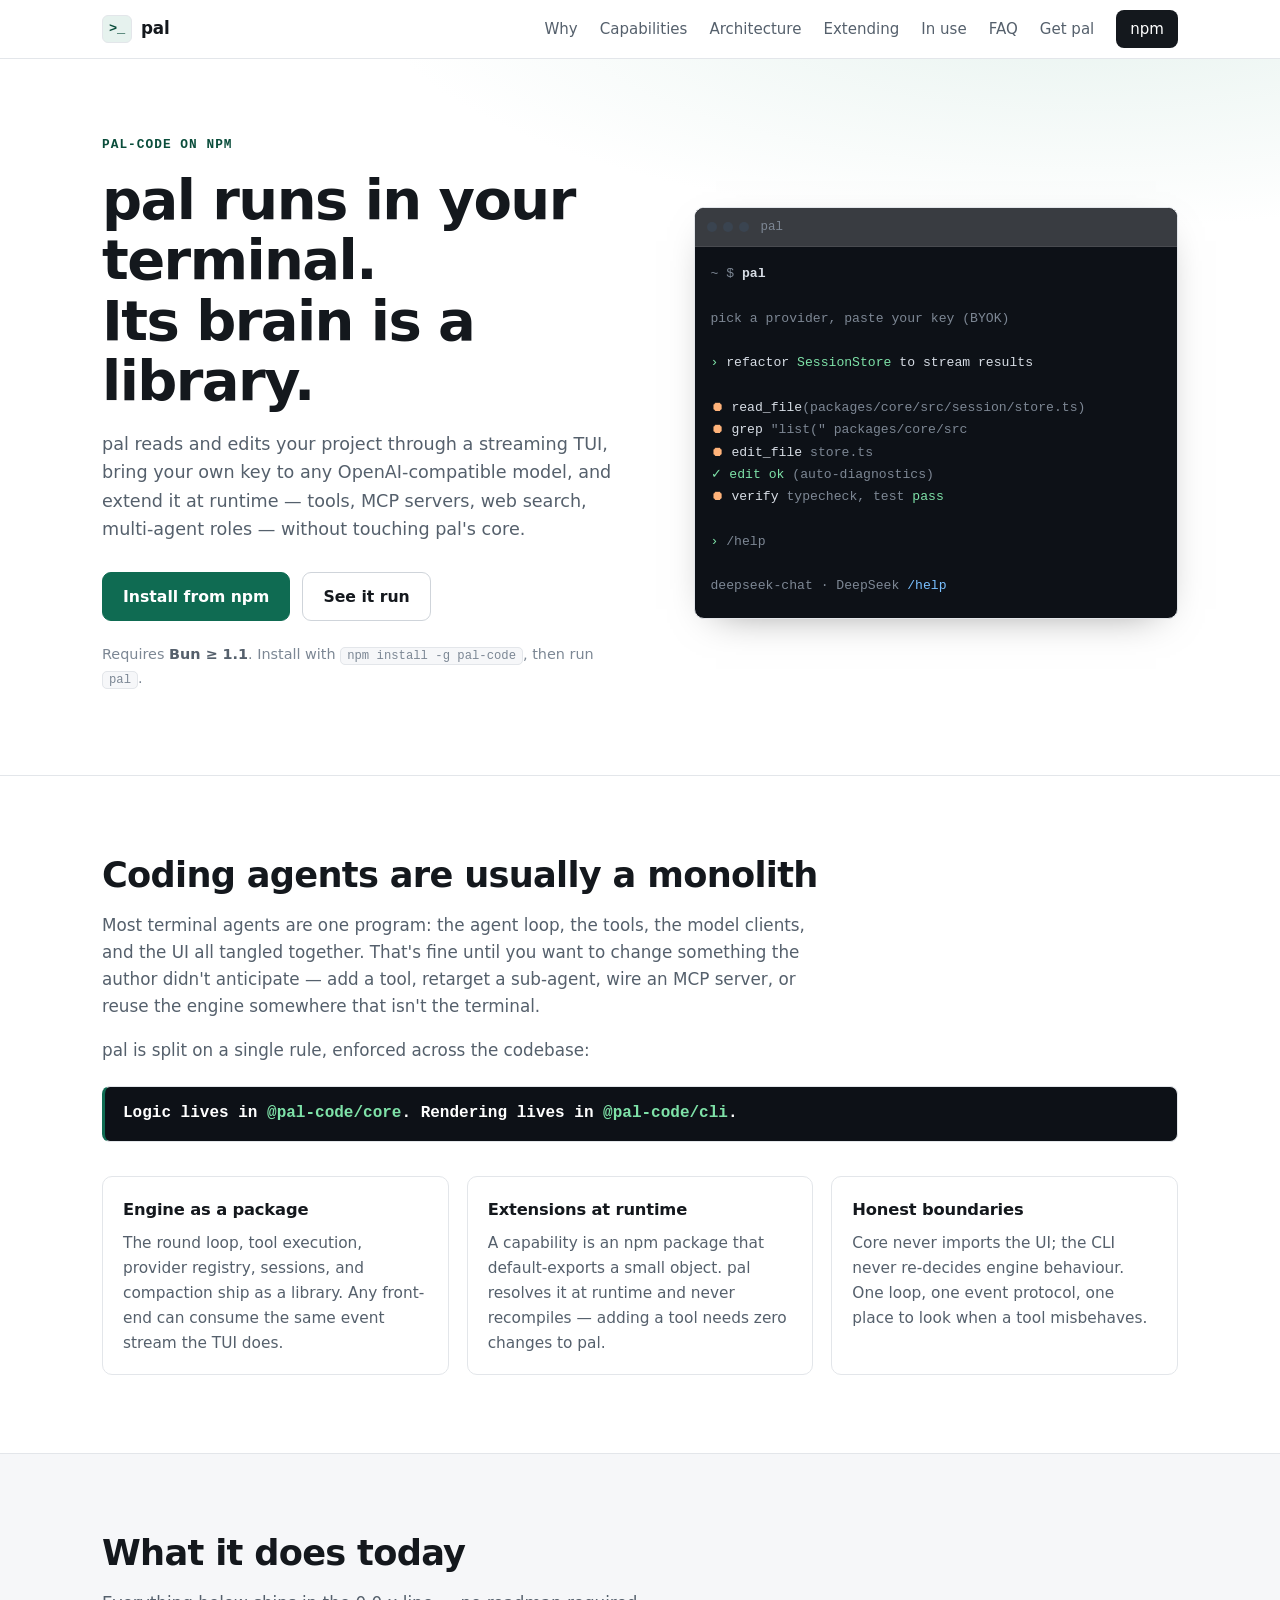
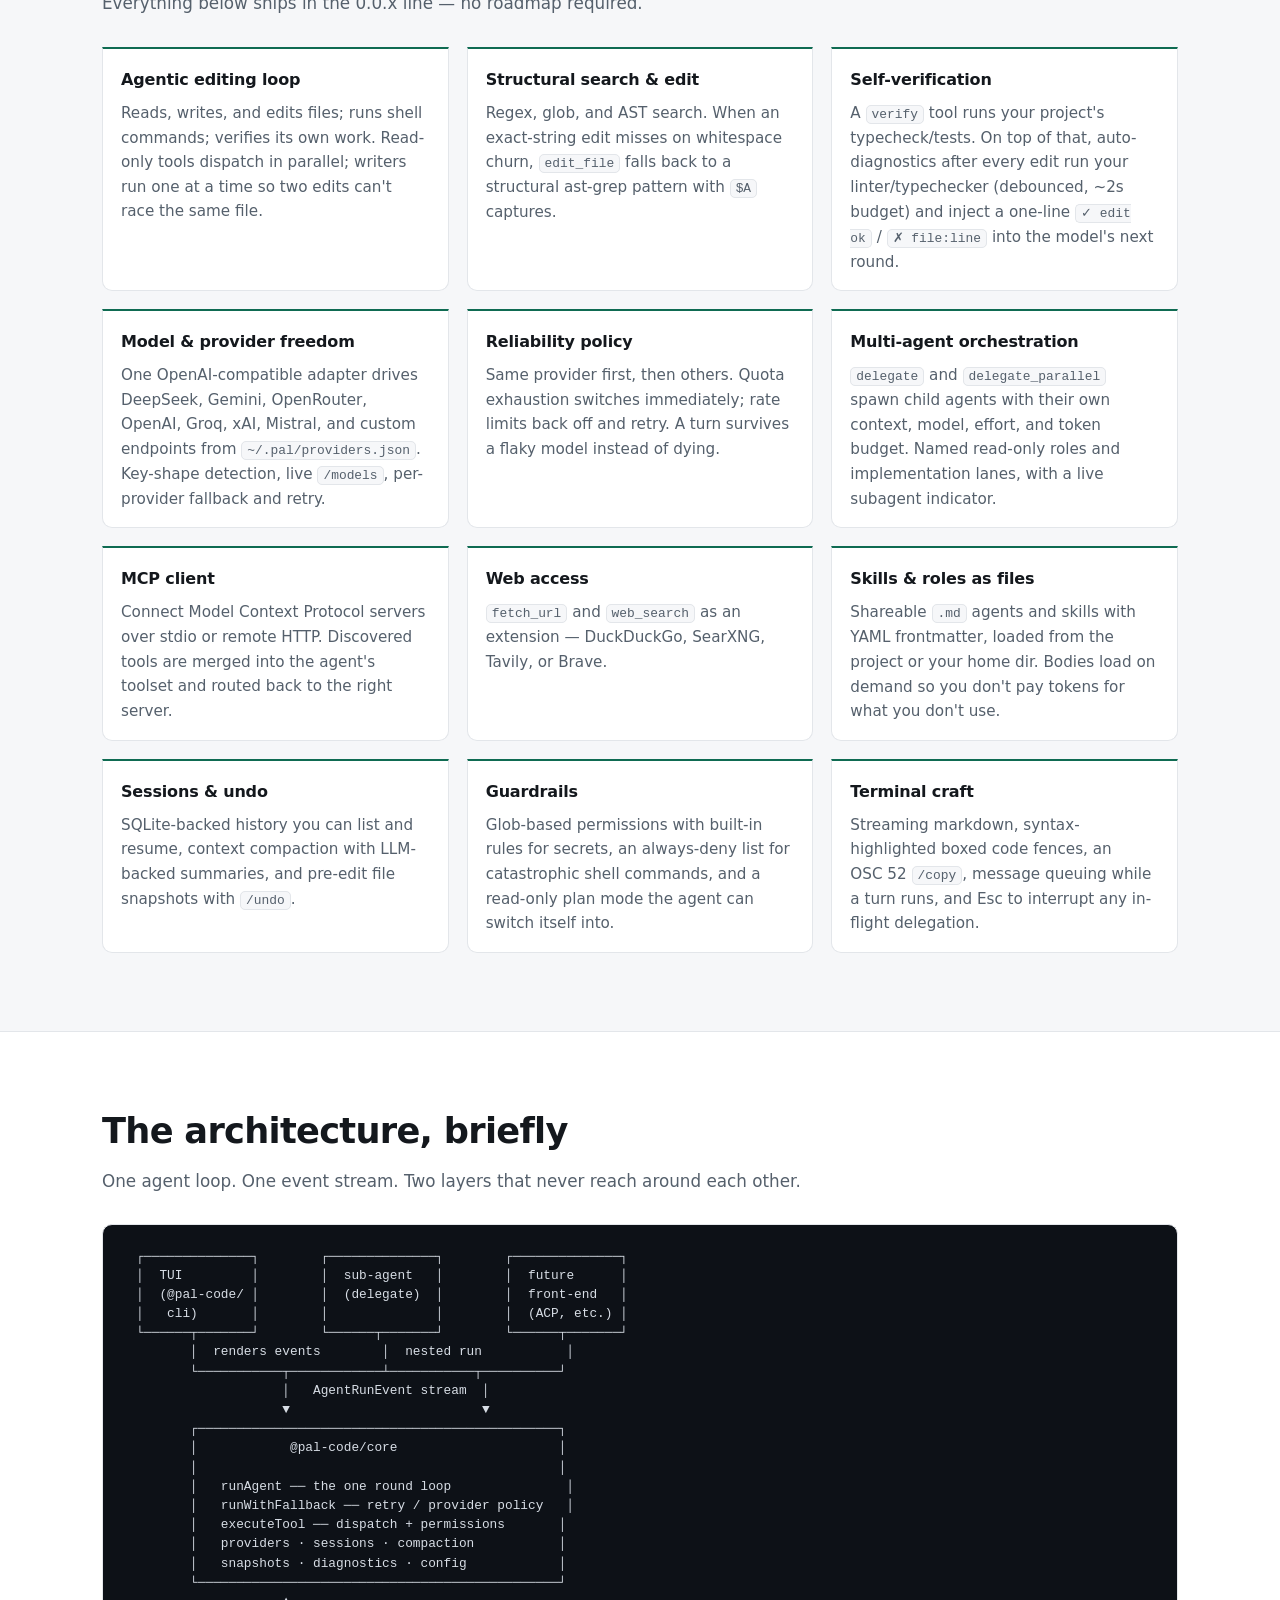
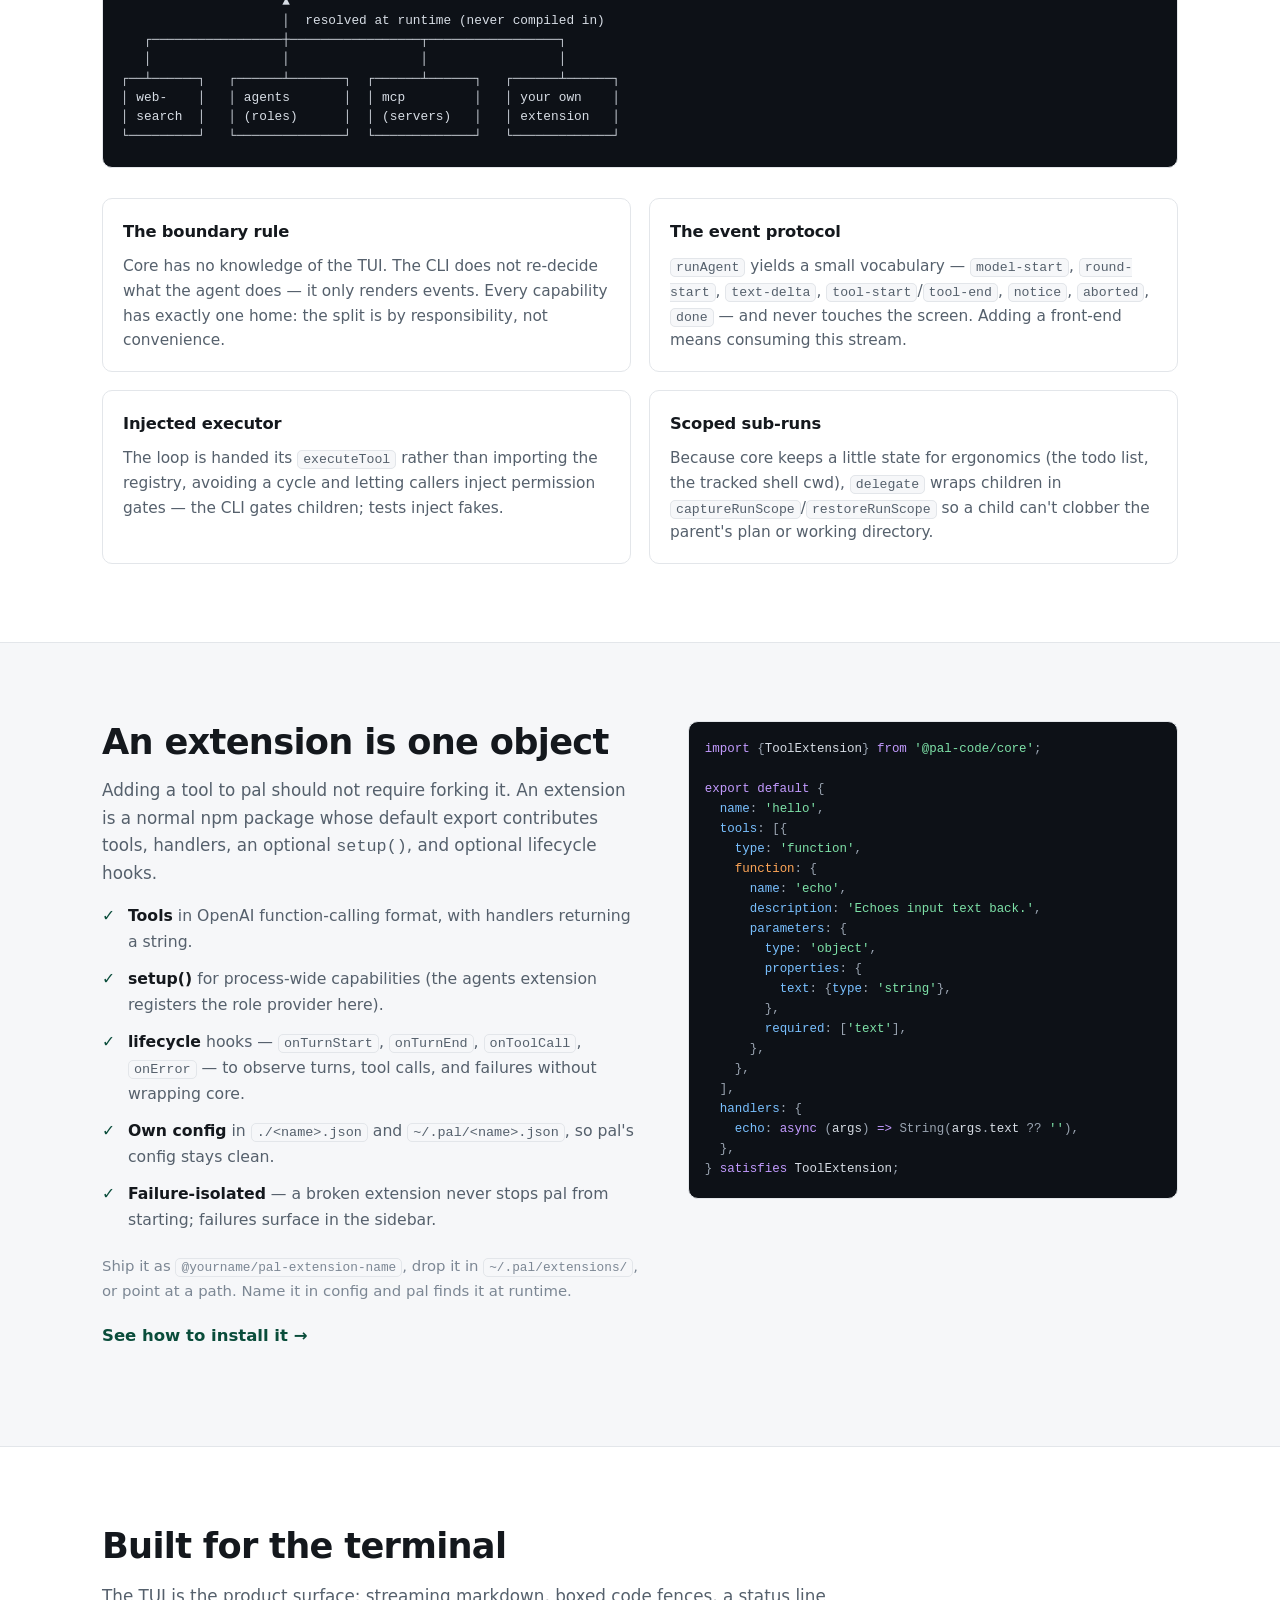
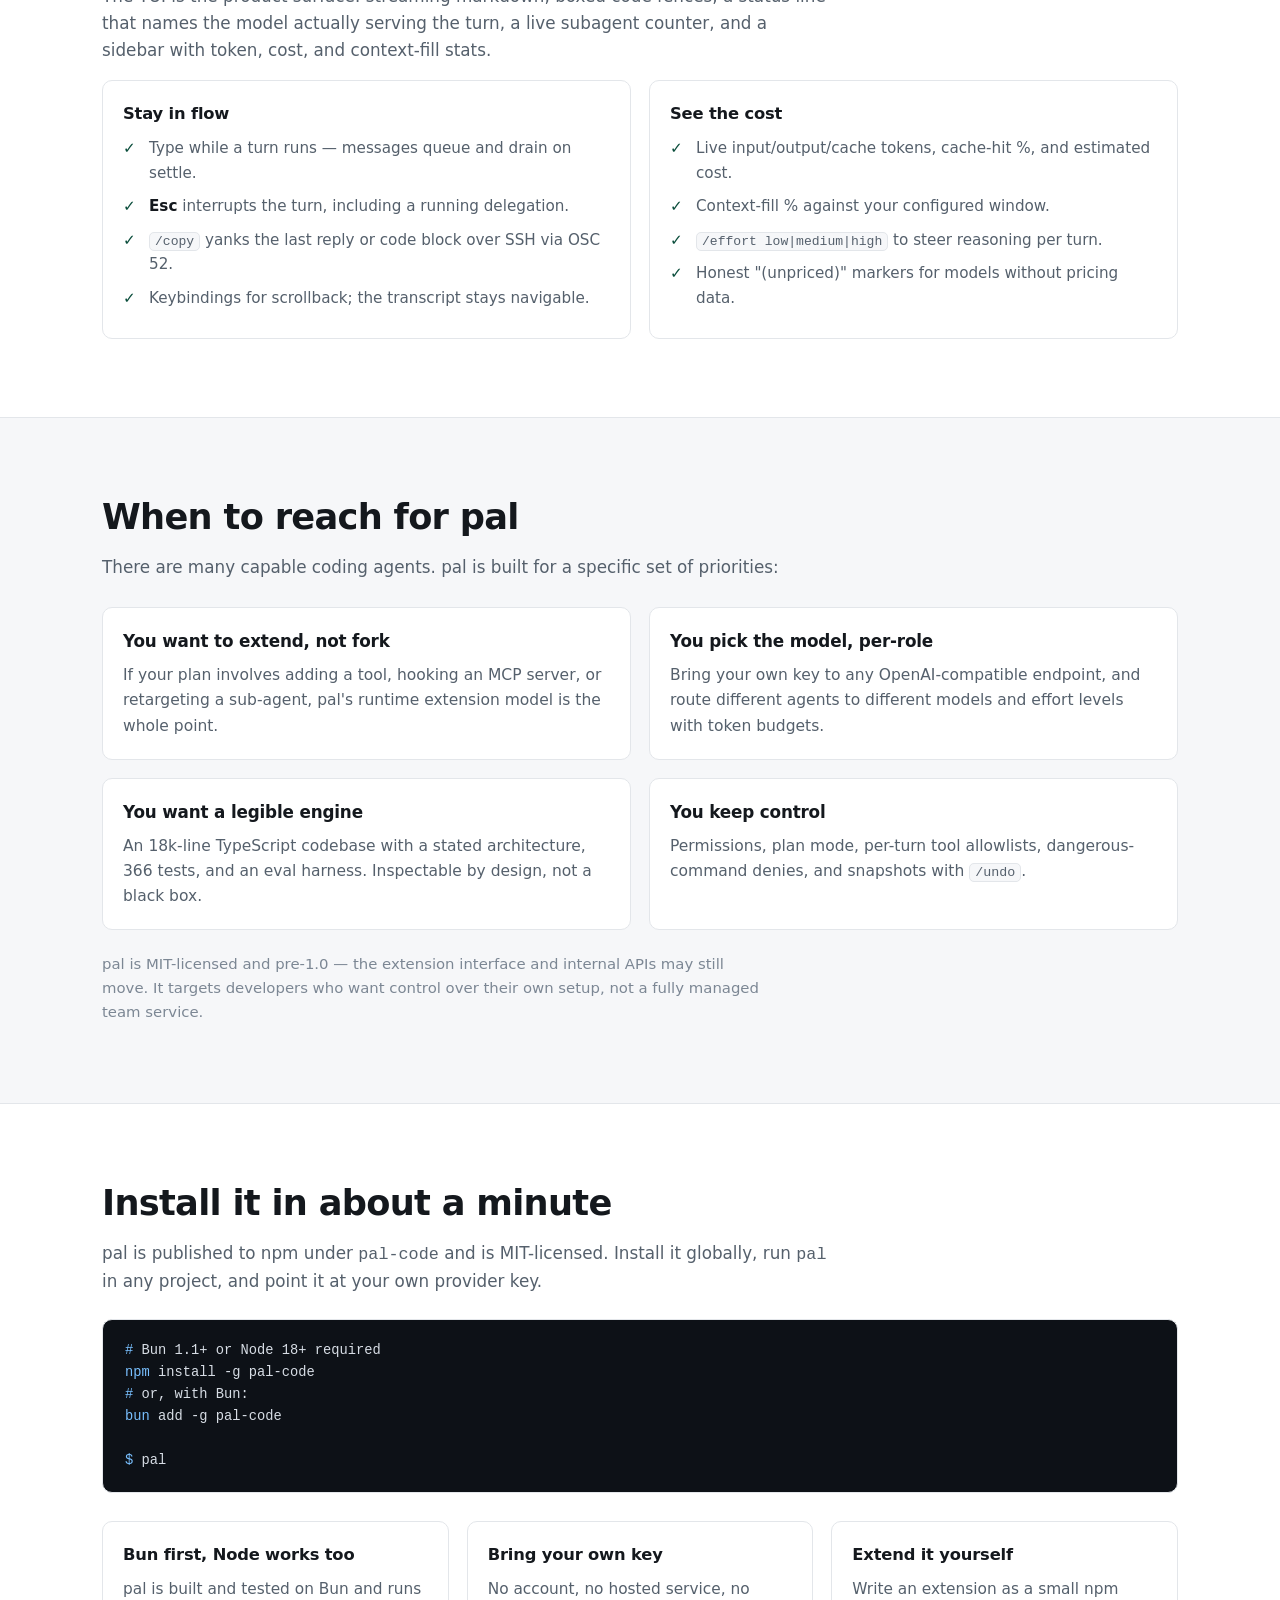
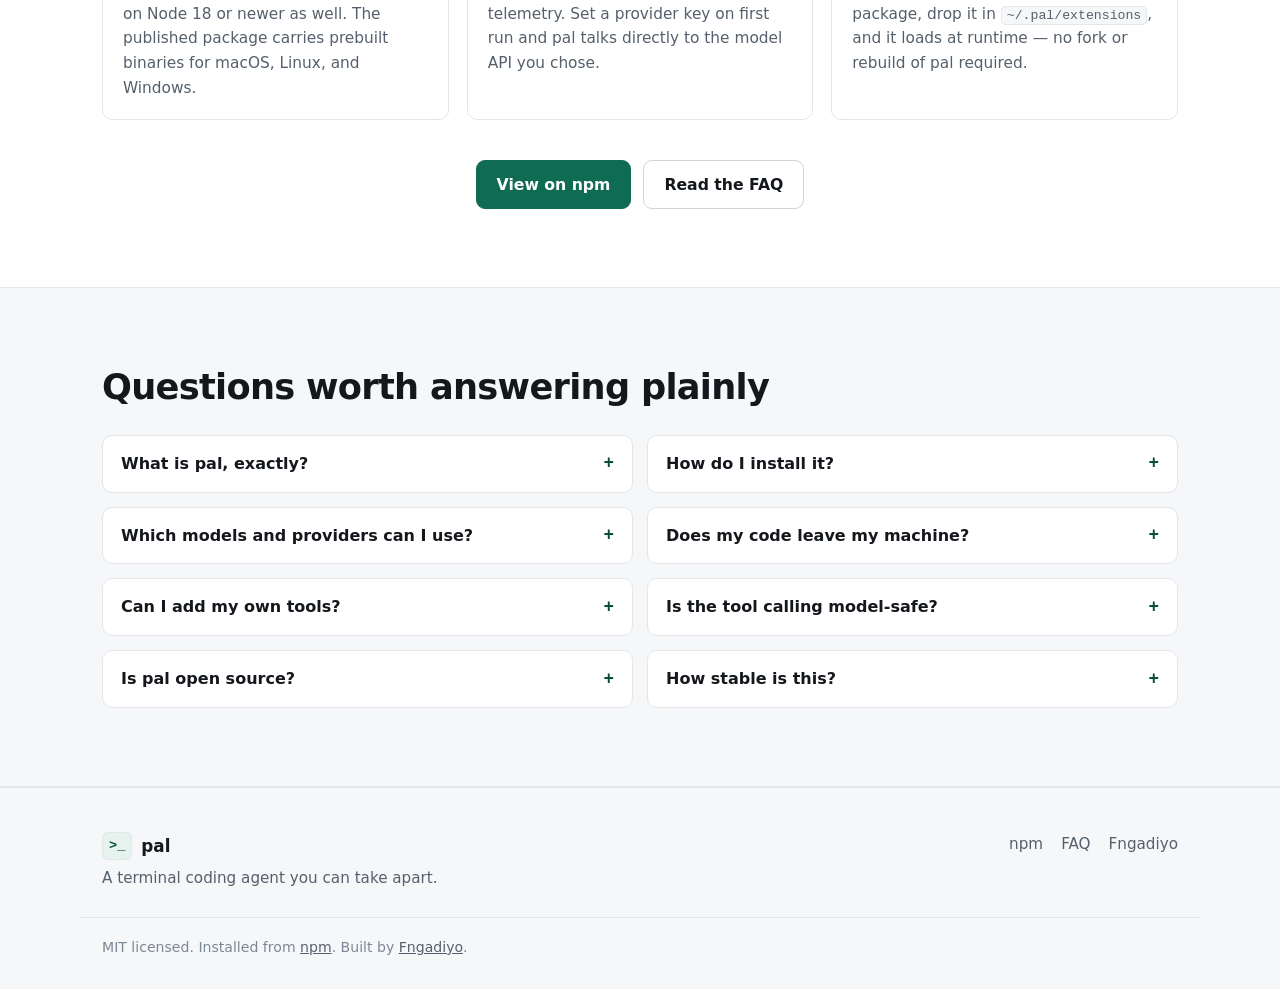
==== commit afd55843: "Point the site at npm instead of a private repo The pal source repository is not public yet, so ever" ====
--- a/index.html
+++ b/index.html
@@ -3,11 +3,11 @@
 <head>
 <meta charset="utf-8">
 <meta name="viewport" content="width=device-width, initial-scale=1">
-<title>pal — an open-source terminal coding agent you can inspect and extend</title>
-<meta name="description" content="pal is a BYOK terminal coding agent for developers: logic lives in @pal-code/core, rendering in @pal-code/cli. Bring your own API key to DeepSeek, Gemini, OpenAI, Groq, xAI, Mistral, or OpenRouter, and add tools, MCP servers, web search, and multi-agent roles at runtime without changing core.">
+<title>pal — a terminal coding agent with a library core you can extend</title>
+<meta name="description" content="pal is a BYOK terminal coding agent for developers: logic lives in @pal-code/core, rendering in @pal-code/cli. Bring your own API key to DeepSeek, Gemini, OpenAI, Groq, xAI, Mistral, or OpenRouter, and add tools, MCP servers, web search, and multi-agent roles at runtime without changing core. Install with npm install -g pal-code.">
 <link rel="canonical" href="https://pal.fngadiyo.com/">
 
-<meta name="keywords" content="terminal coding agent, CLI AI coding agent, BYOK LLM, open source coding agent, MCP client, TypeScript agent, Bun CLI, AI pair programming, extensible coding agent">
+<meta name="keywords" content="terminal coding agent, CLI AI coding agent, BYOK LLM, MCP client, TypeScript agent, Bun CLI, AI pair programming, extensible coding agent, AI code editor, coding agent CLI, npm pal-code">
 
 <meta name="robots" content="index, follow, max-snippet:-1, max-image-preview:large">
 <meta name="author" content="Fngadiyo">
@@ -23,7 +23,7 @@
       "@id": "https://pal.fngadiyo.com/#software",
       "name": "pal",
       "alternateName": "pal-code",
-      "description": "An open-source terminal coding agent that runs locally in the user's own project. Bring your own API key, choose any OpenAI-compatible model, and add tools, MCP servers, web search, and multi-agent roles as runtime extensions.",
+      "description": "A terminal coding agent that runs locally in the user's own project. Bring your own API key, choose any OpenAI-compatible model, and add tools, MCP servers, web search, and multi-agent roles as runtime extensions.",
       "applicationCategory": "DeveloperApplication",
       "operatingSystem": "macOS, Linux, Windows",
       "url": "https://pal.fngadiyo.com/",
@@ -33,7 +33,6 @@
       "offers": {"@type": "Offer", "price": "0", "priceCurrency": "USD"},
       "downloadUrl": "https://www.npmjs.com/package/pal-code",
       "installCommand": "npm install -g pal-code",
-      "codeRepository": "https://github.com/fngadiyo/the-agent",
       "programmingLanguage": "TypeScript",
       "runtimePlatform": "Bun",
       "featureList": [
@@ -50,18 +49,6 @@
       "publisher": {"@id": "https://fngadiyo.com/#organization"}
     },
     {
-      "@type": "SoftwareSourceCode",
-      "@id": "https://pal.fngadiyo.com/#source",
-      "name": "pal",
-      "description": "Source code for pal, a BYOK terminal coding agent with a library core and a rendering-only CLI.",
-      "codeRepository": "https://github.com/fngadiyo/the-agent",
-      "codeSampleType": "full",
-      "programmingLanguage": "TypeScript",
-      "runtimePlatform": "Bun",
-      "license": "https://opensource.org/licenses/MIT",
-      "author": {"@id": "https://fngadiyo.com/#organization"}
-    },
-    {
       "@type": "Organization",
       "@id": "https://fngadiyo.com/#organization",
       "name": "Fngadiyo",
@@ -105,7 +92,12 @@
         {
           "@type": "Question",
           "name": "Is pal open source?",
-          "acceptedAnswer": {"@type": "Answer", "text": "Yes, pal is MIT licensed and developed in the open at github.com/fngadiyo/the-agent. It is pre-1.0, so the extension interface and some internal APIs may still change."}
+          "acceptedAnswer": {"@type": "Answer", "text": "Not yet. pal ships as the published npm package pal-code, but its source repository is not public at the time of writing. It is licensed under MIT, and the public source release is planned once the project is polished. pal is pre-1.0, so the extension interface and some internal APIs may still change."}
+        },
+        {
+          "@type": "Question",
+          "name": "Where do I get pal?",
+          "acceptedAnswer": {"@type": "Answer", "text": "Install it from npm with npm install -g pal-code, or bun add -g pal-code, then run pal inside any project directory. The package page is at npmjs.com/package/pal-code and the project home is pal.fngadiyo.com."}
         }
       ]
     }
@@ -127,23 +119,22 @@
 
 <meta property="og:type" content="website">
 <meta property="og:url" content="https://pal.fngadiyo.com/">
-<meta property="og:title" content="pal — an open-source terminal coding agent you can inspect and extend">
+<meta property="og:title" content="pal — a terminal coding agent with a library core you can extend">
 <meta property="og:description" content="A BYOK terminal coding agent with a library core, a rendering-only CLI, and runtime extensions for tools, MCP servers, web search, and multi-agent roles.">
 <meta property="og:site_name" content="pal">
 <meta property="og:image" content="https://pal.fngadiyo.com/og.png">
 <meta property="og:image:width" content="1200">
 <meta property="og:image:height" content="630">
-<meta property="og:image:alt" content="pal — an open-source terminal coding agent with a library core and runtime extensions">
+<meta property="og:image:alt" content="pal — a terminal coding agent with a library core and runtime extensions">
 <meta name="twitter:card" content="summary_large_image">
-<meta name="twitter:title" content="pal — an open-source terminal coding agent you can inspect and extend">
+<meta name="twitter:title" content="pal — a terminal coding agent with a library core you can extend">
 <meta name="twitter:description" content="A BYOK terminal coding agent with a library core, a rendering-only CLI, and runtime extensions for tools, MCP servers, web search, and multi-agent roles.">
 <meta name="twitter:image" content="https://pal.fngadiyo.com/og.png">
-<meta name="twitter:image:alt" content="pal — an open-source terminal coding agent with a library core and runtime extensions">
+<meta name="twitter:image:alt" content="pal — a terminal coding agent with a library core and runtime extensions">
 
 <link rel="icon" href="favicon.svg" type="image/svg+xml">
 <link rel="stylesheet" href="styles.css">
 <script src="nav.js" defer></script>
-<link rel="icon" href="favicon.svg">
 </head>
 <body>
 <a class="skip-link" href="#main">Skip to content</a>
@@ -164,8 +155,8 @@
       <a href="#extend">Extending</a>
       <a href="#terminal">In use</a>
       <a href="#faq">FAQ</a>
-      <a href="#open-source">Open source</a>
-      <a class="nav-cta" href="https://github.com/fngadiyo/the-agent">GitHub</a>
+      <a href="#open-source">Get pal</a>
+      <a class="nav-cta" href="https://www.npmjs.com/package/pal-code">npm</a>
     </div>
   </nav>
 </header>
@@ -176,7 +167,7 @@
   <section class="hero" id="top">
     <div class="wrap hero-grid">
       <div class="hero-copy">
-        <p class="eyebrow">A terminal coding agent</p>
+        <p class="eyebrow">pal-code on npm</p>
         <h1>pal runs in your terminal.<br>Its brain is a library.</h1>
         <p class="lede">
           pal reads and edits your project through a streaming TUI, bring your own
@@ -184,8 +175,8 @@
           MCP servers, web search, multi-agent roles — without touching pal's core.
         </p>
         <div class="hero-actions">
-          <a class="btn btn-primary" href="https://github.com/fngadiyo/the-agent">View on GitHub</a>
-          <a class="btn" href="https://github.com/fngadiyo/the-agent#readme">Get started</a>
+          <a class="btn btn-primary" href="https://www.npmjs.com/package/pal-code">Install from npm</a>
+          <a class="btn" href="#terminal">See it run</a>
         </div>
         <p class="hero-note">
           Requires <strong>Bun&nbsp;≥&nbsp;1.1</strong>. Install with
@@ -386,7 +377,7 @@
           <code>~/.pal/extensions/</code>, or point at a path. Name it in config and
           pal finds it at runtime.
         </p>
-        <p><a class="link-arrow" href="https://github.com/fngadiyo/the-agent/blob/main/EXTENSIONS.md">Read the extension guide →</a></p>
+        <p><a class="link-arrow" href="#open-source">See how to install it →</a></p>
       </div>
       <div class="split-code">
         <pre class="code-block"><code><span class="c-k">import</span> <span class="c-t">{</span>ToolExtension<span class="c-t">}</span> <span class="c-k">from</span> <span class="c-s">'@pal-code/core'</span><span class="c-t">;</span>
@@ -466,7 +457,7 @@
         </div>
         <div class="prio">
           <h3>You want a legible engine</h3>
-          <p>An 18k-line TypeScript codebase with a stated architecture, 366 tests, and an eval harness. Read the loop, read the split, judge it for yourself.</p>
+          <p>An 18k-line TypeScript codebase with a stated architecture, 366 tests, and an eval harness. Inspectable by design, not a black box.</p>
         </div>
         <div class="prio">
           <h3>You keep control</h3>
@@ -475,8 +466,8 @@
       </div>
       <p class="section-note">
         pal is MIT-licensed and pre-1.0 — the extension interface and internal
-        APIs may still move. It targets developers who want to read the code and
-        own their setup, not a fully managed team service.
+        APIs may still move. It targets developers who want control over their own
+        setup, not a fully managed team service.
       </p>
     </div>
   </section>
@@ -484,28 +475,35 @@
   <!-- ───────────────────────── Open source ───────────────────────── -->
   <section class="section" id="open-source">
     <div class="wrap">
-      <h2 class="section-title">Open source, built in the open</h2>
+      <h2 class="section-title">Install it in about a minute</h2>
       <p class="section-lede">
-        pal is MIT-licensed and developed in the open on GitHub. Clone it, run it
-        with your own key, and read every line of the agent loop.
-      </p>
+        pal is published to npm under <code>pal-code</code> and is MIT-licensed.
+        Install it globally, run <code>pal</code> in any project, and point it at
+        your own provider key.
+      </p>
+      <pre class="code-block install-block"><code><span class="c-p">#</span> Bun 1.1+ or Node 18+ required
+<span class="c-p">npm</span> install -g pal-code
+<span class="c-p">#</span> or, with Bun:
+<span class="c-p">bun</span> add -g pal-code
+
+<span class="c-p">$</span> pal</code></pre>
       <div class="grid grid-3">
         <div class="card">
-          <h3>Read the source</h3>
-          <p>The engine is a library. Read <code>run.ts</code>, the tool executor, and the provider registry — they're documented, tested, and short enough to actually finish.</p>
-        </div>
-        <div class="card">
-          <h3>Write an extension</h3>
-          <p>Contribute a tool, an MCP bridge, or a web provider. The starter template is a single small file; npm is the registry — no hosted marketplace to wait on.</p>
-        </div>
-        <div class="card">
-          <h3>Run the checks</h3>
-          <p><code>bun test</code>, <code>bunx tsc --noEmit</code>, <code>bun run eval --mock</code>. Six scripted task fixtures that exercise the agent loop in-process, no network required.</p>
+          <h3>Bun first, Node works too</h3>
+          <p>pal is built and tested on Bun and runs on Node 18 or newer as well. The published package carries prebuilt binaries for macOS, Linux, and Windows.</p>
+        </div>
+        <div class="card">
+          <h3>Bring your own key</h3>
+          <p>No account, no hosted service, no telemetry. Set a provider key on first run and pal talks directly to the model API you chose.</p>
+        </div>
+        <div class="card">
+          <h3>Extend it yourself</h3>
+          <p>Write an extension as a small npm package, drop it in <code>~/.pal/extensions</code>, and it loads at runtime — no fork or rebuild of pal required.</p>
         </div>
       </div>
       <p class="center-cta">
-        <a class="btn btn-primary" href="https://github.com/fngadiyo/the-agent">Star &amp; clone on GitHub</a>
-        <a class="btn" href="https://github.com/fngadiyo/the-agent#readme">Read the README</a>
+        <a class="btn btn-primary" href="https://www.npmjs.com/package/pal-code">View on npm</a>
+        <a class="btn" href="#faq">Read the FAQ</a>
       </p>
     </div>
   </section>
@@ -538,6 +536,10 @@
         <details class="faq-item">
           <summary><h3>Is the tool calling model-safe?</h3></summary>
           <p>No — and it does not pretend to be. Permissions are glob-based allow/ask/deny rules with prompts for sensitive files and a deny list for catastrophic shell commands. That is guardrailing, not a sandbox: an allowed command runs as your user. Run pal in a container if you need containment.</p>
+        </details>
+        <details class="faq-item">
+          <summary><h3>Is pal open source?</h3></summary>
+          <p>Not yet. pal ships as the published npm package <code>pal-code</code>, but its source repository is not public at the time of writing. It is licensed under MIT, and the public source release is planned once the project is polished.</p>
         </details>
         <details class="faq-item">
           <summary><h3>How stable is this?</h3></summary>
@@ -555,17 +557,14 @@
       <p class="footer-tag">A terminal coding agent you can take apart.</p>
     </div>
     <nav class="footer-links" aria-label="Footer">
-      <a href="https://github.com/fngadiyo/the-agent">GitHub</a>
       <a href="https://www.npmjs.com/package/pal-code">npm</a>
-      <a href="https://github.com/fngadiyo/the-agent#readme">Docs</a>
+      <a href="#faq">FAQ</a>
       <a href="https://fngadiyo.com">Fngadiyo</a>
     </nav>
   </div>
   <div class="wrap footer-legal">
-    <p>MIT licensed. Built by <a href="https://fngadiyo.com">Fngadiyo</a>.</p>
+    <p>MIT licensed. Installed from <a href="https://www.npmjs.com/package/pal-code">npm</a>. Built by <a href="https://fngadiyo.com">Fngadiyo</a>.</p>
   </div>
 </footer>
-
-<script src="nav.js" defer></script>
 </body>
 </html>
--- a/styles.css
+++ b/styles.css
@@ -454,6 +454,14 @@
   top: 84px;
 }
 .c-k { color: var(--code-key); }
+
+/* Wide install snippet sits above the cards, not in the sticky column. */
+.install-block {
+  position: static;
+  margin: 24px 0 28px;
+  font-size: 0.86rem;
+  padding: 20px 22px;
+}
 .c-s { color: var(--code-str); }
 .c-p { color: #79c0ff; }
 .c-f { color: #ffa657; }
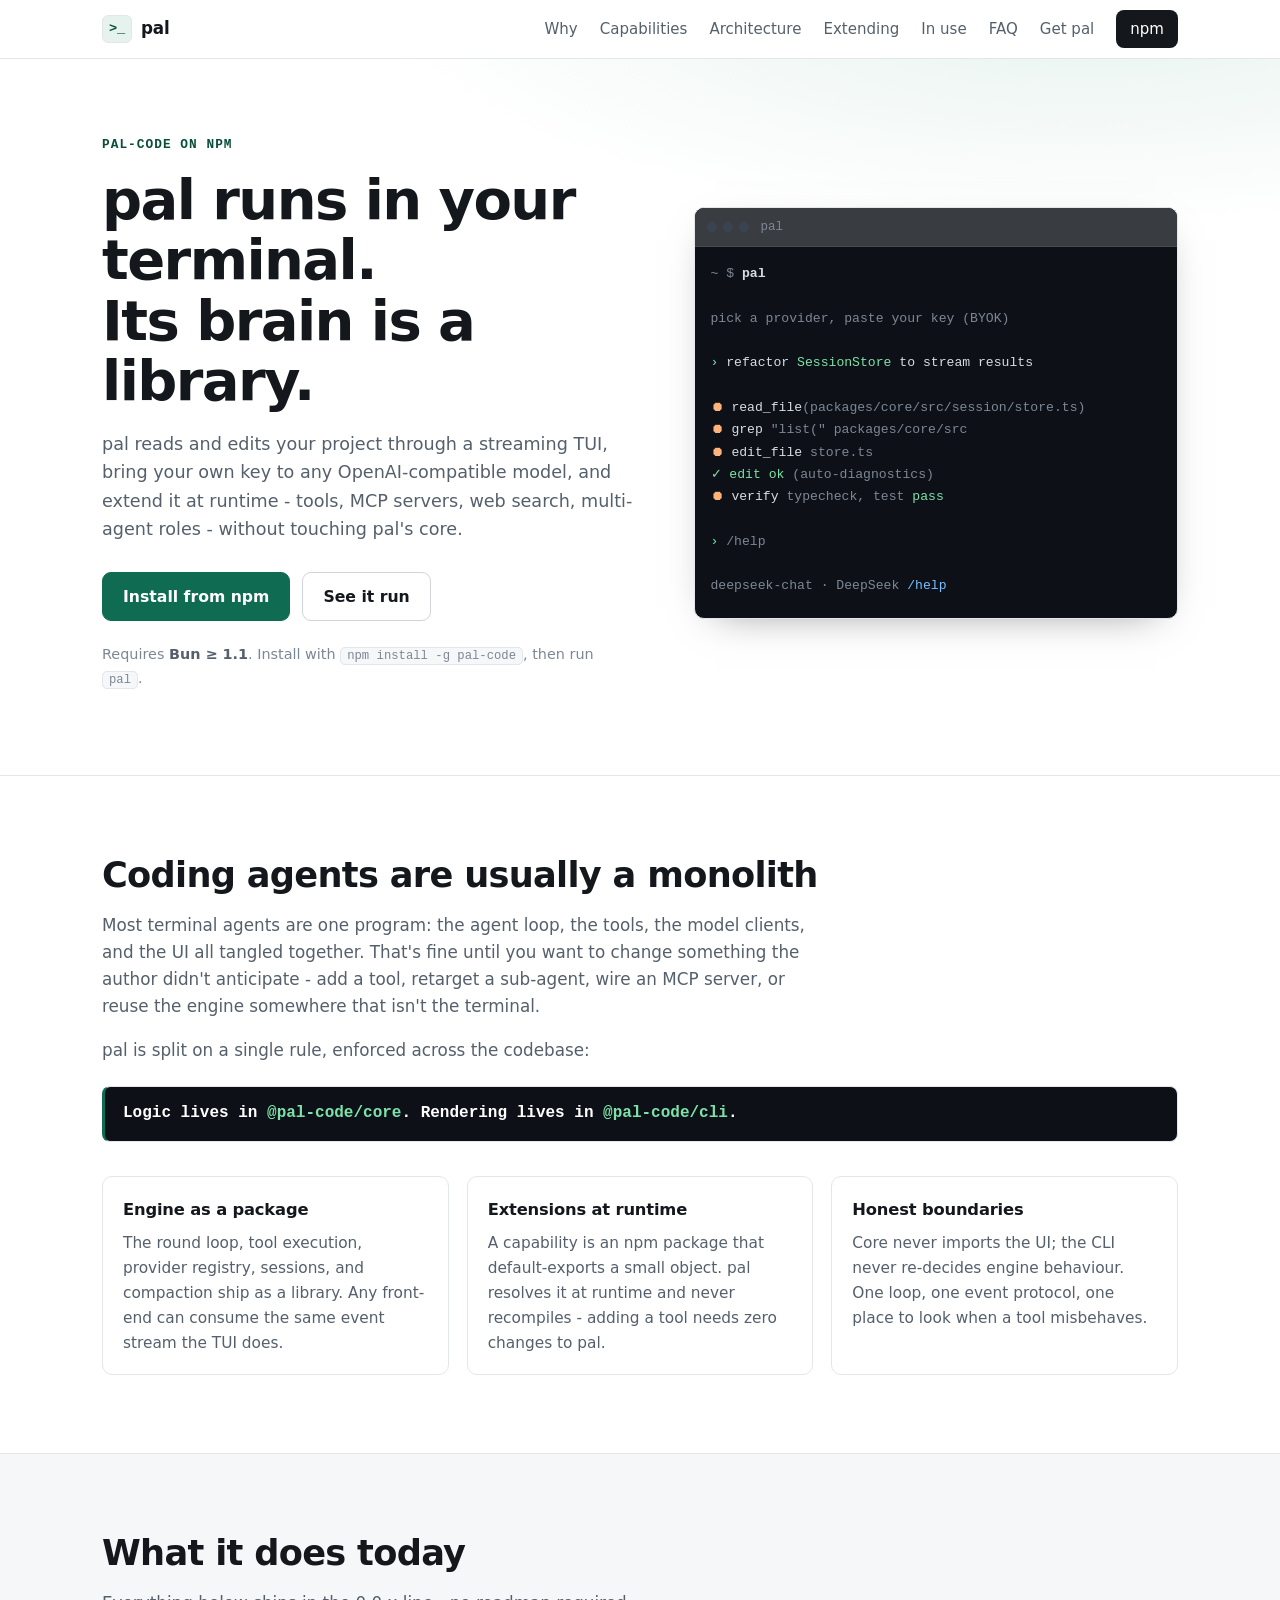
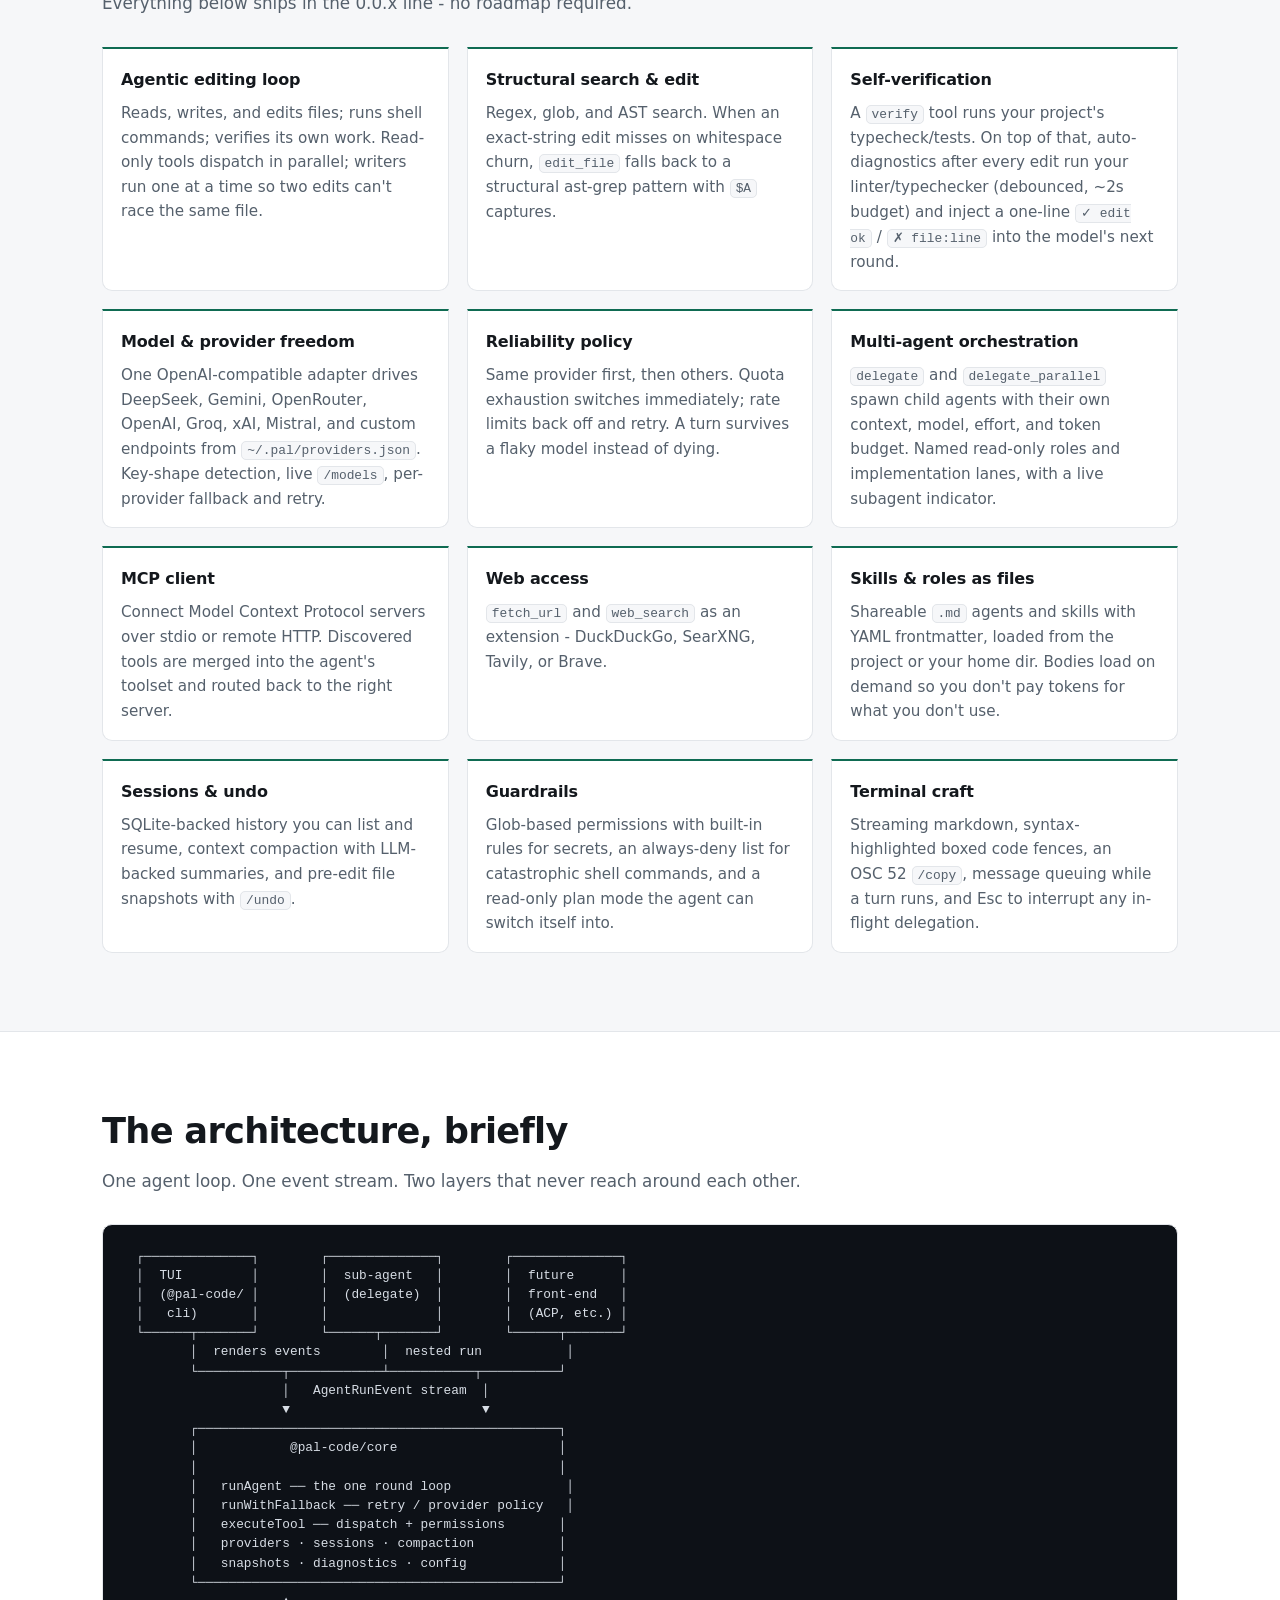
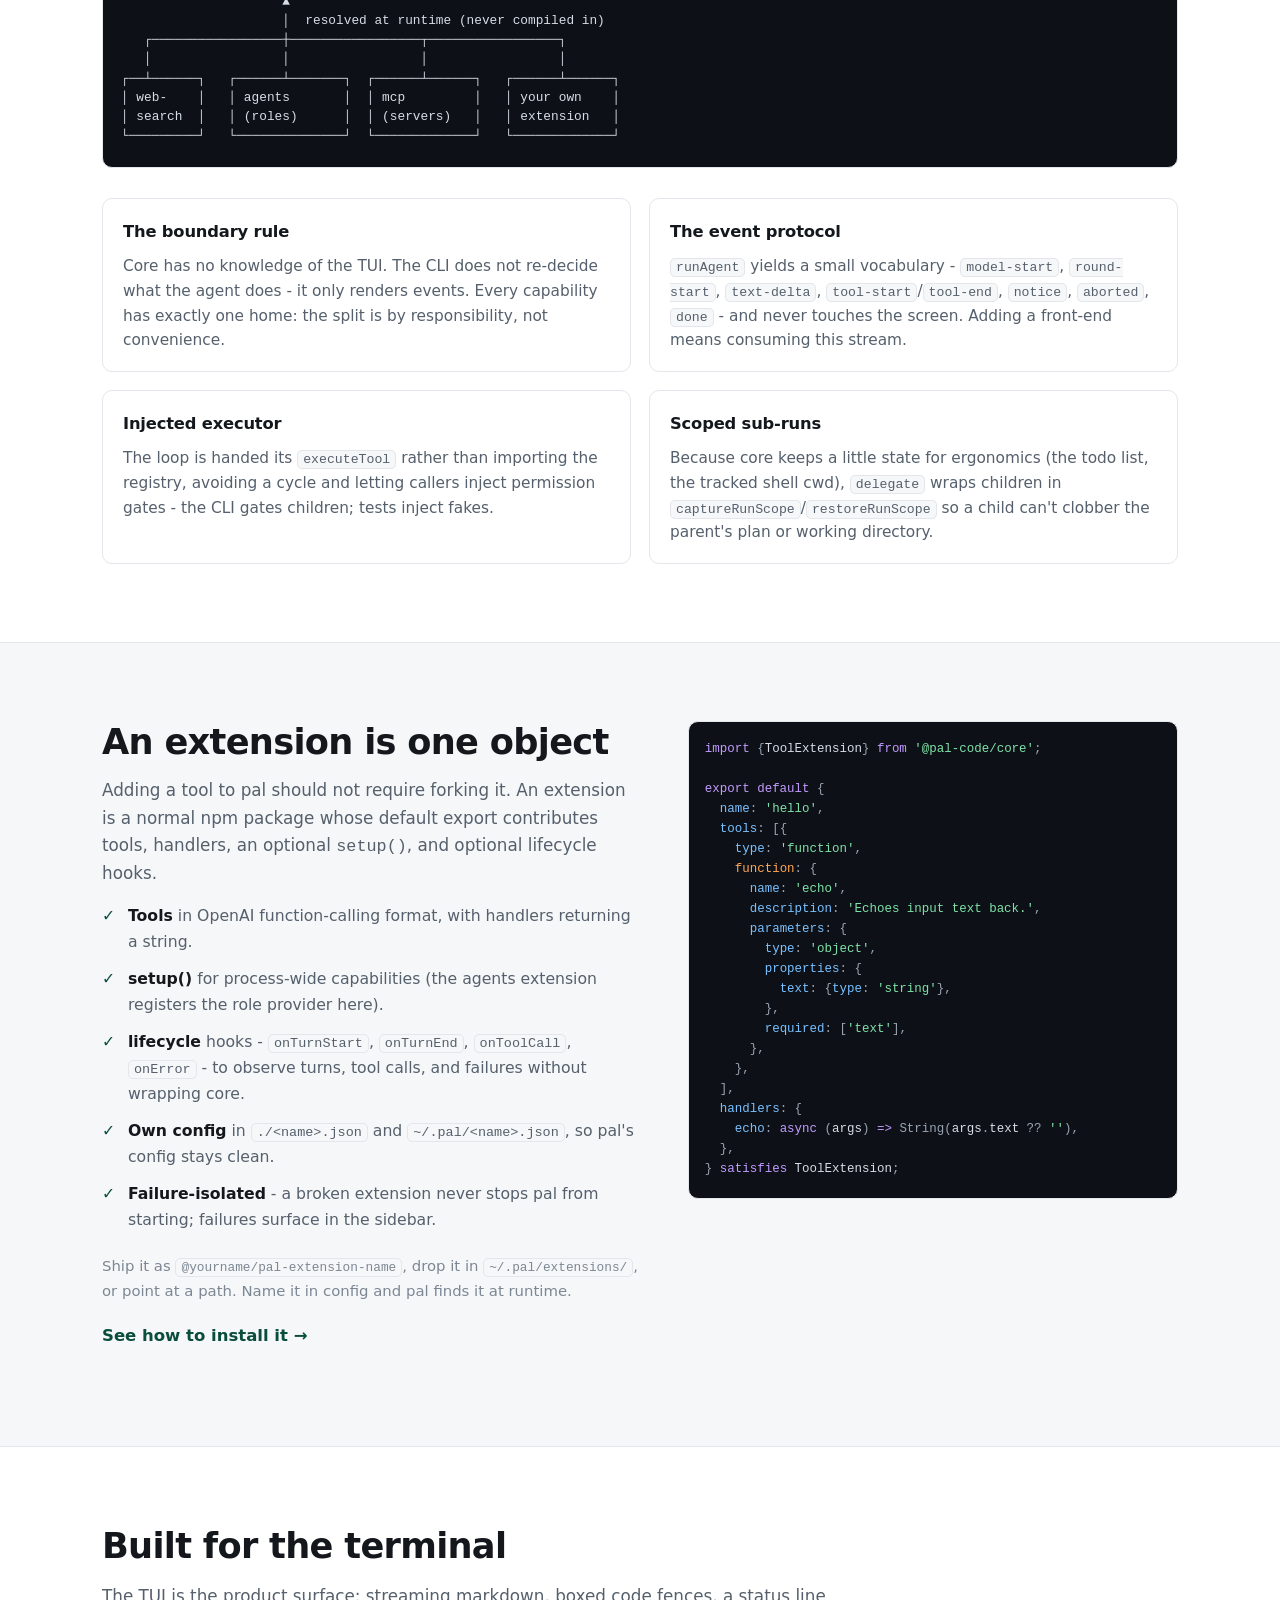
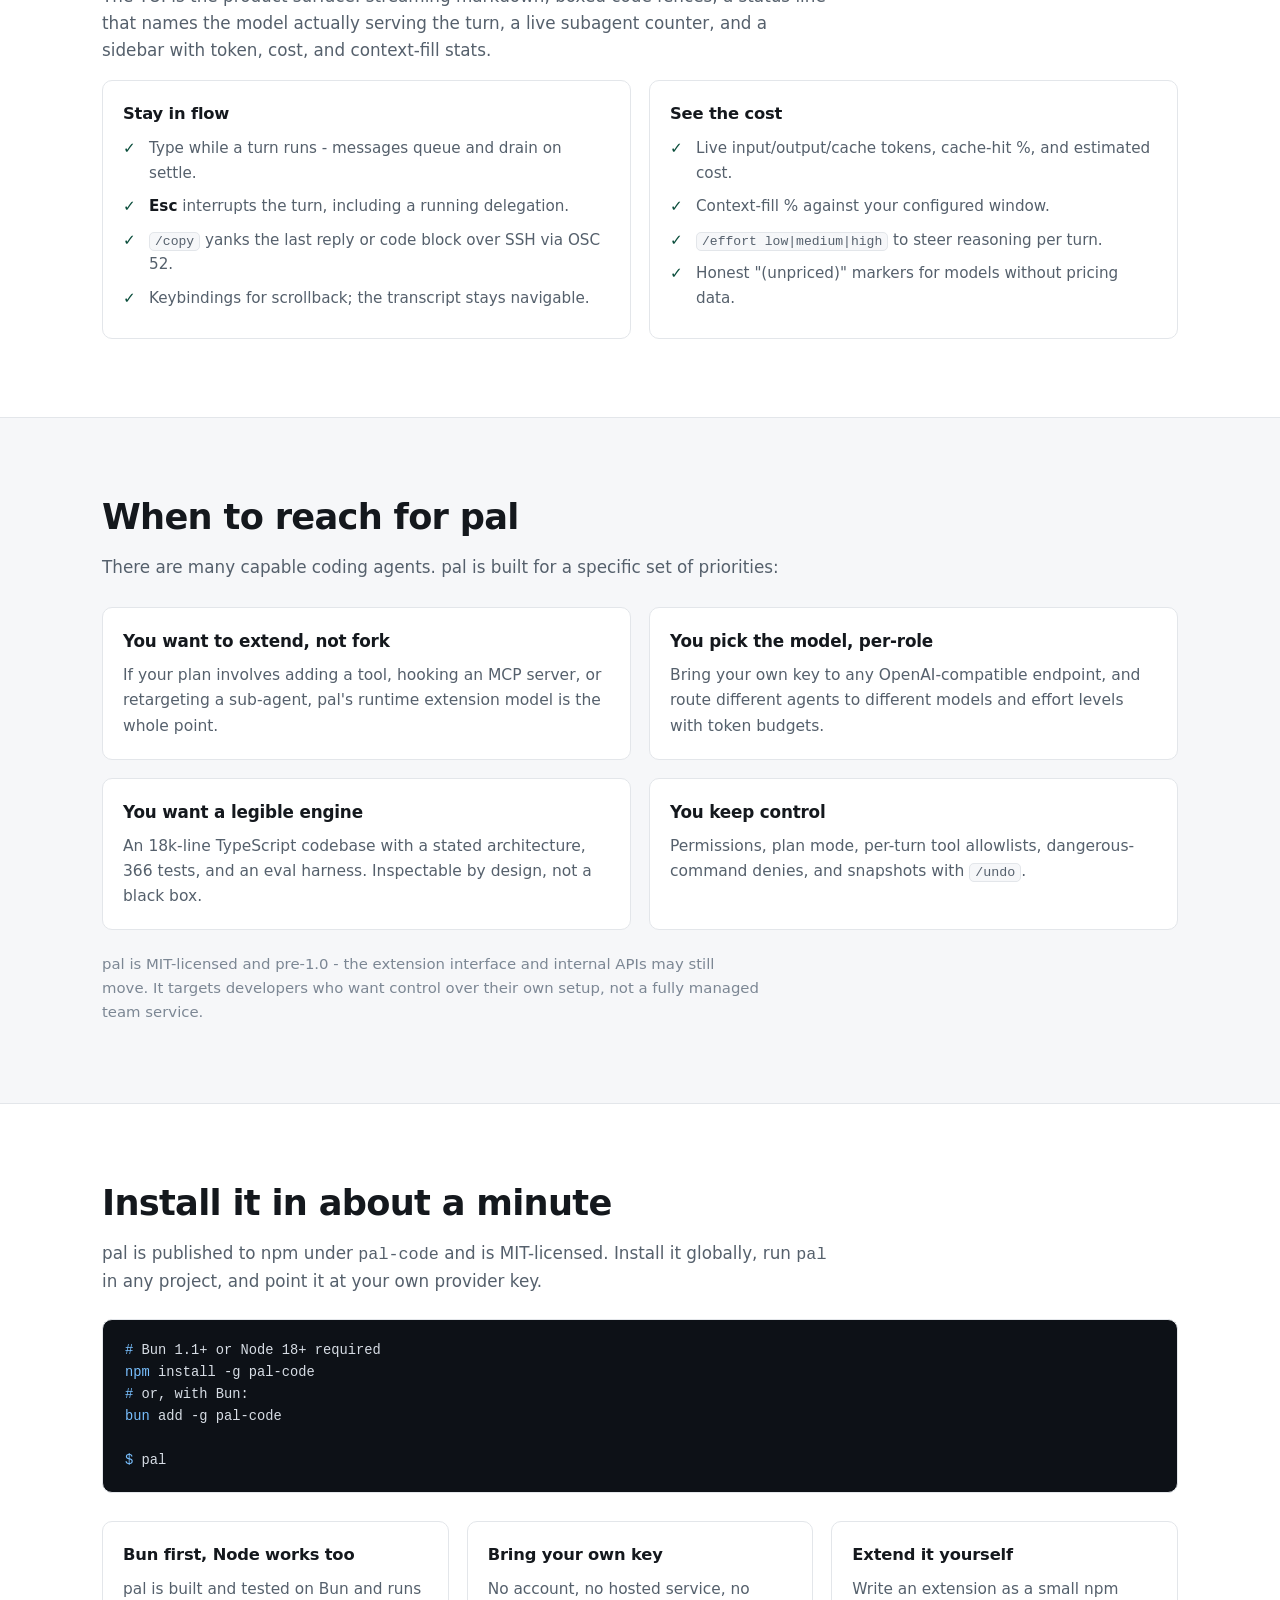
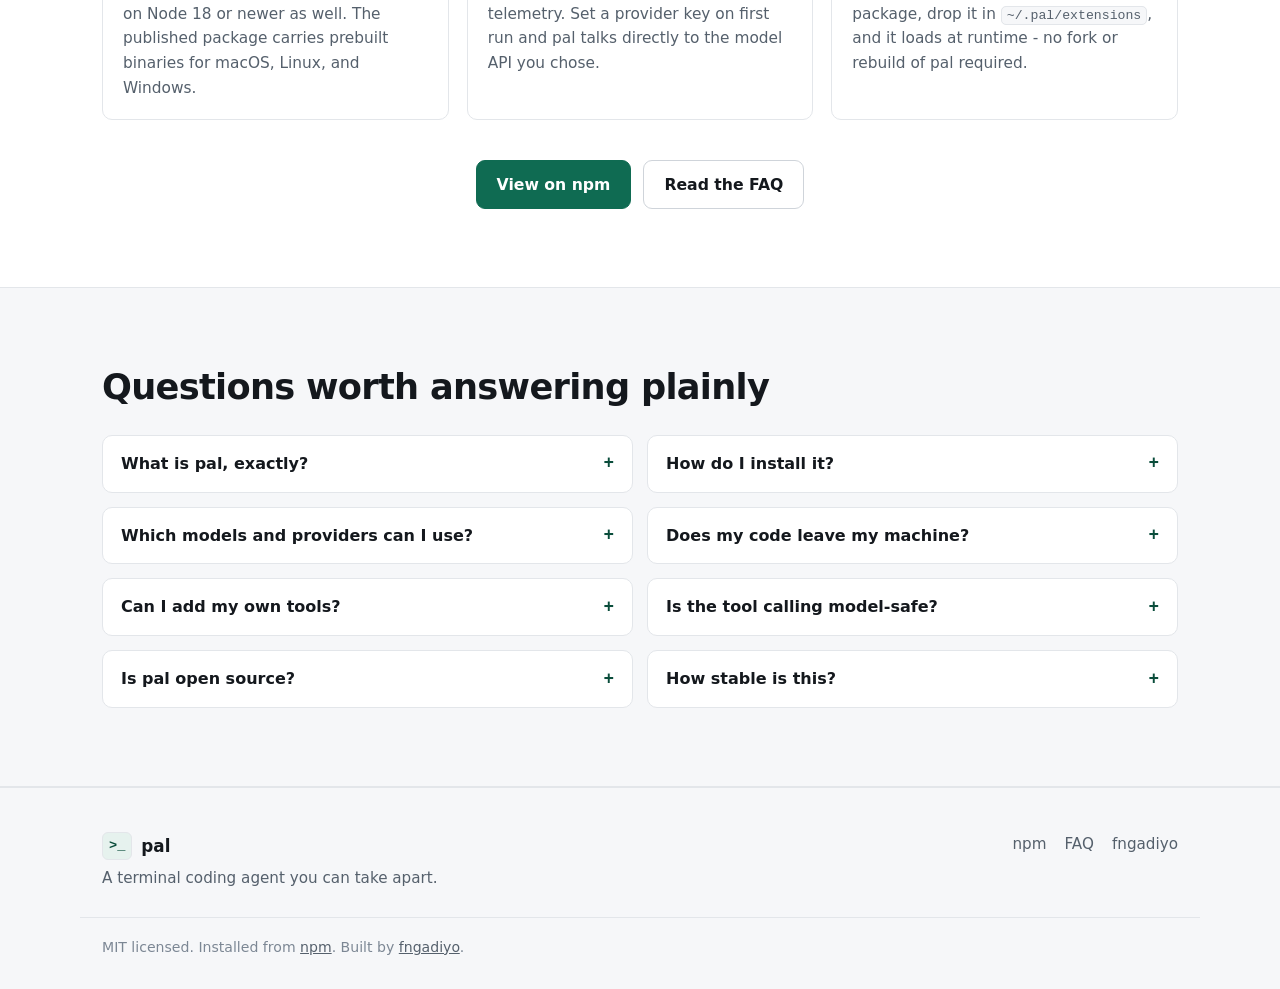
==== commit 83281e4c: "change Fngadiyo to fngadiyo" ====
--- a/index.html
+++ b/index.html
@@ -3,14 +3,14 @@
 <head>
 <meta charset="utf-8">
 <meta name="viewport" content="width=device-width, initial-scale=1">
-<title>pal — a terminal coding agent with a library core you can extend</title>
+<title>pal - a terminal coding agent with a library core you can extend</title>
 <meta name="description" content="pal is a BYOK terminal coding agent for developers: logic lives in @pal-code/core, rendering in @pal-code/cli. Bring your own API key to DeepSeek, Gemini, OpenAI, Groq, xAI, Mistral, or OpenRouter, and add tools, MCP servers, web search, and multi-agent roles at runtime without changing core. Install with npm install -g pal-code.">
 <link rel="canonical" href="https://pal.fngadiyo.com/">
 
 <meta name="keywords" content="terminal coding agent, CLI AI coding agent, BYOK LLM, MCP client, TypeScript agent, Bun CLI, AI pair programming, extensible coding agent, AI code editor, coding agent CLI, npm pal-code">
 
 <meta name="robots" content="index, follow, max-snippet:-1, max-image-preview:large">
-<meta name="author" content="Fngadiyo">
+<meta name="author" content="fngadiyo">
 <meta name="theme-color" content="#0d1117" media="(prefers-color-scheme: dark)">
 <meta name="theme-color" content="#ffffff" media="(prefers-color-scheme: light)">
 
@@ -51,7 +51,7 @@
     {
       "@type": "Organization",
       "@id": "https://fngadiyo.com/#organization",
-      "name": "Fngadiyo",
+      "name": "fngadiyo",
       "url": "https://fngadiyo.com/",
       "logo": "https://pal.fngadiyo.com/favicon.svg"
     },
@@ -119,18 +119,18 @@
 
 <meta property="og:type" content="website">
 <meta property="og:url" content="https://pal.fngadiyo.com/">
-<meta property="og:title" content="pal — a terminal coding agent with a library core you can extend">
+<meta property="og:title" content="pal - a terminal coding agent with a library core you can extend">
 <meta property="og:description" content="A BYOK terminal coding agent with a library core, a rendering-only CLI, and runtime extensions for tools, MCP servers, web search, and multi-agent roles.">
 <meta property="og:site_name" content="pal">
 <meta property="og:image" content="https://pal.fngadiyo.com/og.png">
 <meta property="og:image:width" content="1200">
 <meta property="og:image:height" content="630">
-<meta property="og:image:alt" content="pal — a terminal coding agent with a library core and runtime extensions">
+<meta property="og:image:alt" content="pal - a terminal coding agent with a library core and runtime extensions">
 <meta name="twitter:card" content="summary_large_image">
-<meta name="twitter:title" content="pal — a terminal coding agent with a library core you can extend">
+<meta name="twitter:title" content="pal - a terminal coding agent with a library core you can extend">
 <meta name="twitter:description" content="A BYOK terminal coding agent with a library core, a rendering-only CLI, and runtime extensions for tools, MCP servers, web search, and multi-agent roles.">
 <meta name="twitter:image" content="https://pal.fngadiyo.com/og.png">
-<meta name="twitter:image:alt" content="pal — a terminal coding agent with a library core and runtime extensions">
+<meta name="twitter:image:alt" content="pal - a terminal coding agent with a library core and runtime extensions">
 
 <link rel="icon" href="favicon.svg" type="image/svg+xml">
 <link rel="stylesheet" href="styles.css">
@@ -171,8 +171,8 @@
         <h1>pal runs in your terminal.<br>Its brain is a library.</h1>
         <p class="lede">
           pal reads and edits your project through a streaming TUI, bring your own
-          key to any OpenAI-compatible model, and extend it at runtime — tools,
-          MCP servers, web search, multi-agent roles — without touching pal's core.
+          key to any OpenAI-compatible model, and extend it at runtime - tools,
+          MCP servers, web search, multi-agent roles - without touching pal's core.
         </p>
         <div class="hero-actions">
           <a class="btn btn-primary" href="https://www.npmjs.com/package/pal-code">Install from npm</a>
@@ -212,7 +212,7 @@
       <p class="section-lede">
         Most terminal agents are one program: the agent loop, the tools, the model
         clients, and the UI all tangled together. That's fine until you want to
-        change something the author didn't anticipate — add a tool, retarget a
+        change something the author didn't anticipate - add a tool, retarget a
         sub-agent, wire an MCP server, or reuse the engine somewhere that isn't
         the terminal.
       </p>
@@ -229,7 +229,7 @@
         </div>
         <div class="card">
           <h3>Extensions at runtime</h3>
-          <p>A capability is an npm package that default-exports a small object. pal resolves it at runtime and never recompiles — adding a tool needs zero changes to pal.</p>
+          <p>A capability is an npm package that default-exports a small object. pal resolves it at runtime and never recompiles - adding a tool needs zero changes to pal.</p>
         </div>
         <div class="card">
           <h3>Honest boundaries</h3>
@@ -243,7 +243,7 @@
   <section class="section section-alt" id="capabilities">
     <div class="wrap">
       <h2 class="section-title">What it does today</h2>
-      <p class="section-lede">Everything below ships in the 0.0.x line — no roadmap required.</p>
+      <p class="section-lede">Everything below ships in the 0.0.x line - no roadmap required.</p>
 
       <div class="caps">
         <article class="cap">
@@ -276,7 +276,7 @@
         </article>
         <article class="cap">
           <h3>Web access</h3>
-          <p><code>fetch_url</code> and <code>web_search</code> as an extension — DuckDuckGo, SearXNG, Tavily, or Brave.</p>
+          <p><code>fetch_url</code> and <code>web_search</code> as an extension - DuckDuckGo, SearXNG, Tavily, or Brave.</p>
         </article>
         <article class="cap">
           <h3>Skills &amp; roles as files</h3>
@@ -337,15 +337,15 @@
       <div class="grid grid-2 arch-notes">
         <div class="card">
           <h3>The boundary rule</h3>
-          <p>Core has no knowledge of the TUI. The CLI does not re-decide what the agent does — it only renders events. Every capability has exactly one home: the split is by responsibility, not convenience.</p>
+          <p>Core has no knowledge of the TUI. The CLI does not re-decide what the agent does - it only renders events. Every capability has exactly one home: the split is by responsibility, not convenience.</p>
         </div>
         <div class="card">
           <h3>The event protocol</h3>
-          <p><code>runAgent</code> yields a small vocabulary — <code>model-start</code>, <code>round-start</code>, <code>text-delta</code>, <code>tool-start</code>/<code>tool-end</code>, <code>notice</code>, <code>aborted</code>, <code>done</code> — and never touches the screen. Adding a front-end means consuming this stream.</p>
+          <p><code>runAgent</code> yields a small vocabulary - <code>model-start</code>, <code>round-start</code>, <code>text-delta</code>, <code>tool-start</code>/<code>tool-end</code>, <code>notice</code>, <code>aborted</code>, <code>done</code> - and never touches the screen. Adding a front-end means consuming this stream.</p>
         </div>
         <div class="card">
           <h3>Injected executor</h3>
-          <p>The loop is handed its <code>executeTool</code> rather than importing the registry, avoiding a cycle and letting callers inject permission gates — the CLI gates children; tests inject fakes.</p>
+          <p>The loop is handed its <code>executeTool</code> rather than importing the registry, avoiding a cycle and letting callers inject permission gates - the CLI gates children; tests inject fakes.</p>
         </div>
         <div class="card">
           <h3>Scoped sub-runs</h3>
@@ -368,9 +368,9 @@
         <ul class="ticks">
           <li><strong>Tools</strong> in OpenAI function-calling format, with handlers returning a string.</li>
           <li><strong>setup()</strong> for process-wide capabilities (the agents extension registers the role provider here).</li>
-          <li><strong>lifecycle</strong> hooks — <code>onTurnStart</code>, <code>onTurnEnd</code>, <code>onToolCall</code>, <code>onError</code> — to observe turns, tool calls, and failures without wrapping core.</li>
+          <li><strong>lifecycle</strong> hooks - <code>onTurnStart</code>, <code>onTurnEnd</code>, <code>onToolCall</code>, <code>onError</code> - to observe turns, tool calls, and failures without wrapping core.</li>
           <li><strong>Own config</strong> in <code>./&lt;name&gt;.json</code> and <code>~/.pal/&lt;name&gt;.json</code>, so pal's config stays clean.</li>
-          <li><strong>Failure-isolated</strong> — a broken extension never stops pal from starting; failures surface in the sidebar.</li>
+          <li><strong>Failure-isolated</strong> - a broken extension never stops pal from starting; failures surface in the sidebar.</li>
         </ul>
         <p class="section-note">
           Ship it as <code>@yourname/pal-extension-name</code>, drop it in
@@ -419,7 +419,7 @@
         <div class="card">
           <h3>Stay in flow</h3>
           <ul class="ticks ticks-tight">
-            <li>Type while a turn runs — messages queue and drain on settle.</li>
+            <li>Type while a turn runs - messages queue and drain on settle.</li>
             <li><strong>Esc</strong> interrupts the turn, including a running delegation.</li>
             <li><code>/copy</code> yanks the last reply or code block over SSH via OSC 52.</li>
             <li>Keybindings for scrollback; the transcript stays navigable.</li>
@@ -465,7 +465,7 @@
         </div>
       </div>
       <p class="section-note">
-        pal is MIT-licensed and pre-1.0 — the extension interface and internal
+        pal is MIT-licensed and pre-1.0 - the extension interface and internal
         APIs may still move. It targets developers who want control over their own
         setup, not a fully managed team service.
       </p>
@@ -498,7 +498,7 @@
         </div>
         <div class="card">
           <h3>Extend it yourself</h3>
-          <p>Write an extension as a small npm package, drop it in <code>~/.pal/extensions</code>, and it loads at runtime — no fork or rebuild of pal required.</p>
+          <p>Write an extension as a small npm package, drop it in <code>~/.pal/extensions</code>, and it loads at runtime - no fork or rebuild of pal required.</p>
         </div>
       </div>
       <p class="center-cta">
@@ -515,7 +515,7 @@
       <div class="faq-list">
         <details class="faq-item">
           <summary><h3>What is pal, exactly?</h3></summary>
-          <p>A bring-your-own-key terminal coding agent written in TypeScript that runs on Bun. It works inside your own project directory: it reads and edits files, searches the codebase, runs shell commands, and verifies its own changes. You supply your own model provider API key — there is no hosted service and no account with pal.</p>
+          <p>A bring-your-own-key terminal coding agent written in TypeScript that runs on Bun. It works inside your own project directory: it reads and edits files, searches the codebase, runs shell commands, and verifies its own changes. You supply your own model provider API key - there is no hosted service and no account with pal.</p>
         </details>
         <details class="faq-item">
           <summary><h3>How do I install it?</h3></summary>
@@ -531,11 +531,11 @@
         </details>
         <details class="faq-item">
           <summary><h3>Can I add my own tools?</h3></summary>
-          <p>Yes — that is the core of the design. Extensions resolve at runtime and are never compiled in. An extension is an npm package whose default export declares a name, tool definitions, handlers, an optional <code>setup()</code>, and optional lifecycle hooks such as <code>onTurnStart</code>, <code>onTurnEnd</code>, <code>onToolCall</code>, and <code>onError</code>. Drop it in <code>~/.pal/extensions</code> or name it in your config.</p>
+          <p>Yes - that is the core of the design. Extensions resolve at runtime and are never compiled in. An extension is an npm package whose default export declares a name, tool definitions, handlers, an optional <code>setup()</code>, and optional lifecycle hooks such as <code>onTurnStart</code>, <code>onTurnEnd</code>, <code>onToolCall</code>, and <code>onError</code>. Drop it in <code>~/.pal/extensions</code> or name it in your config.</p>
         </details>
         <details class="faq-item">
           <summary><h3>Is the tool calling model-safe?</h3></summary>
-          <p>No — and it does not pretend to be. Permissions are glob-based allow/ask/deny rules with prompts for sensitive files and a deny list for catastrophic shell commands. That is guardrailing, not a sandbox: an allowed command runs as your user. Run pal in a container if you need containment.</p>
+          <p>No - and it does not pretend to be. Permissions are glob-based allow/ask/deny rules with prompts for sensitive files and a deny list for catastrophic shell commands. That is guardrailing, not a sandbox: an allowed command runs as your user. Run pal in a container if you need containment.</p>
         </details>
         <details class="faq-item">
           <summary><h3>Is pal open source?</h3></summary>
@@ -559,11 +559,11 @@
     <nav class="footer-links" aria-label="Footer">
       <a href="https://www.npmjs.com/package/pal-code">npm</a>
       <a href="#faq">FAQ</a>
-      <a href="https://fngadiyo.com">Fngadiyo</a>
+      <a href="https://fngadiyo.com">fngadiyo</a>
     </nav>
   </div>
   <div class="wrap footer-legal">
-    <p>MIT licensed. Installed from <a href="https://www.npmjs.com/package/pal-code">npm</a>. Built by <a href="https://fngadiyo.com">Fngadiyo</a>.</p>
+    <p>MIT licensed. Installed from <a href="https://www.npmjs.com/package/pal-code">npm</a>. Built by <a href="https://fngadiyo.com">fngadiyo</a>.</p>
   </div>
 </footer>
 </body>
